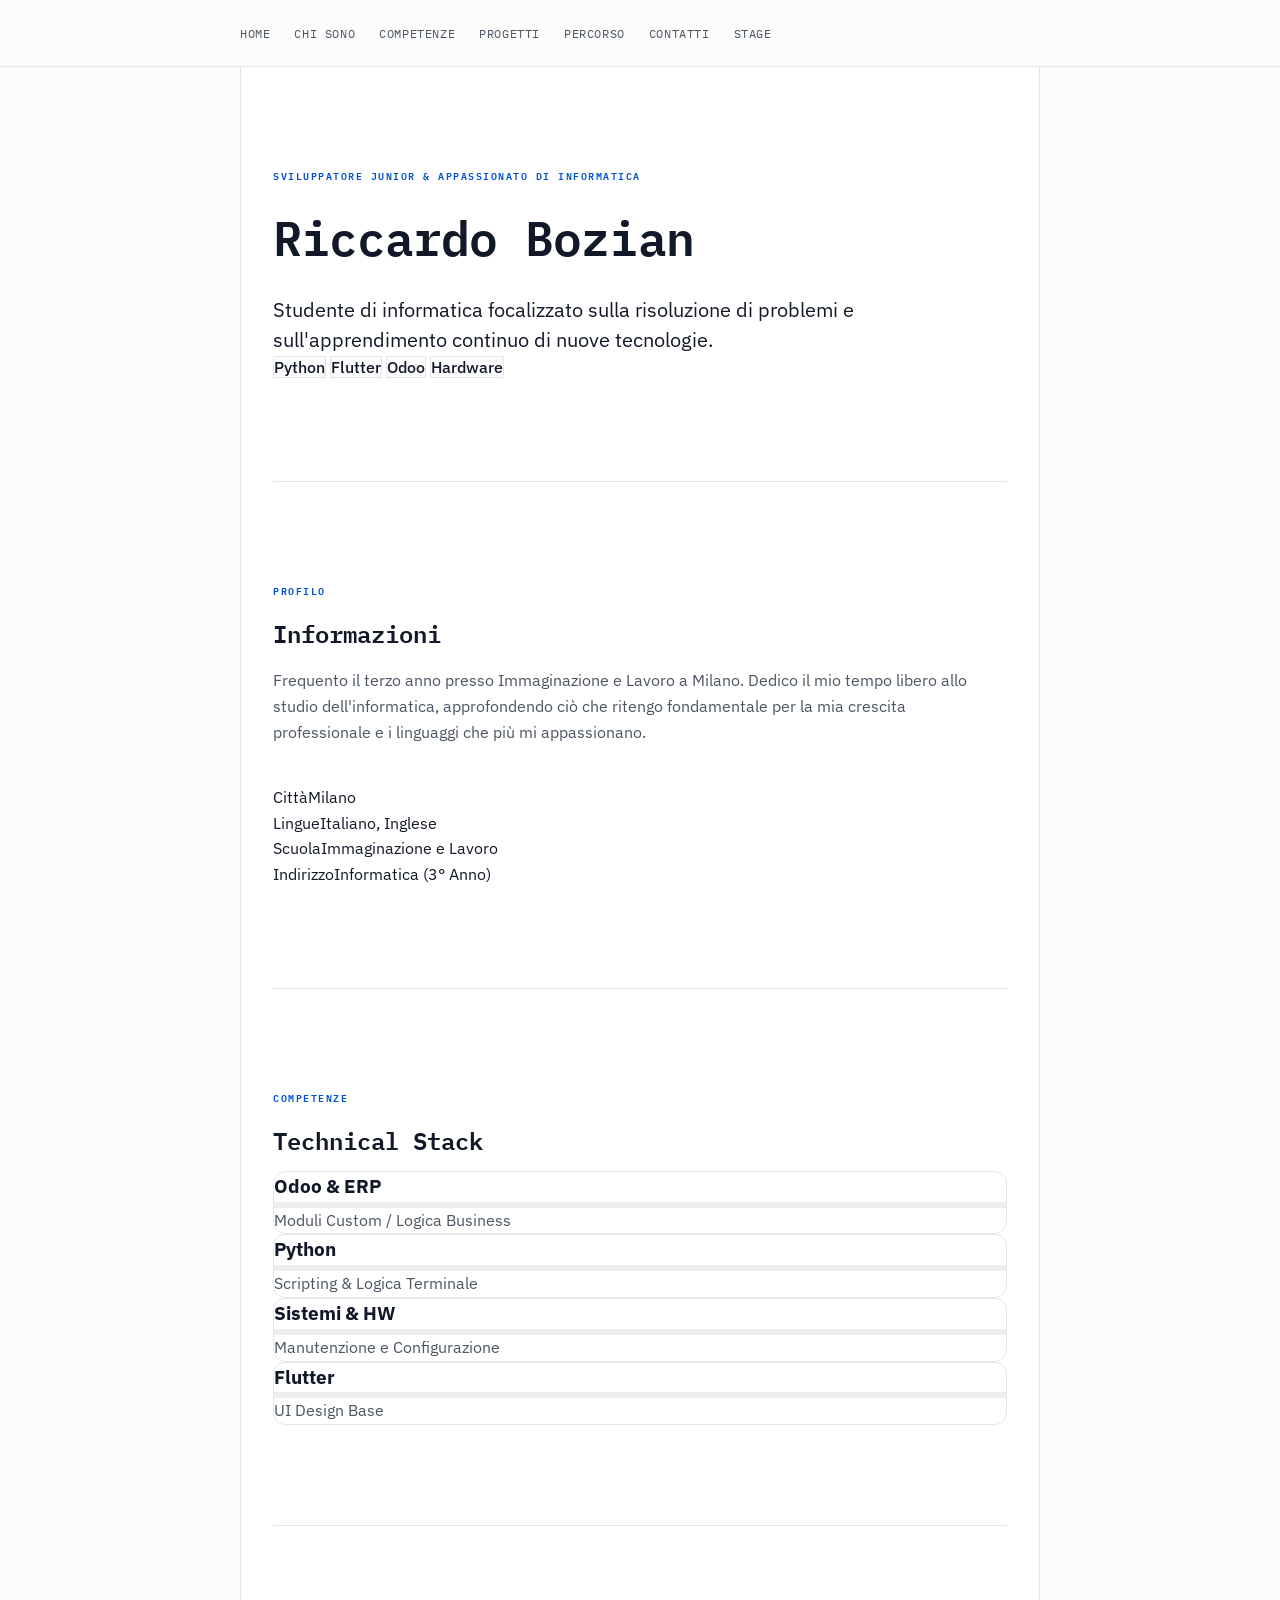
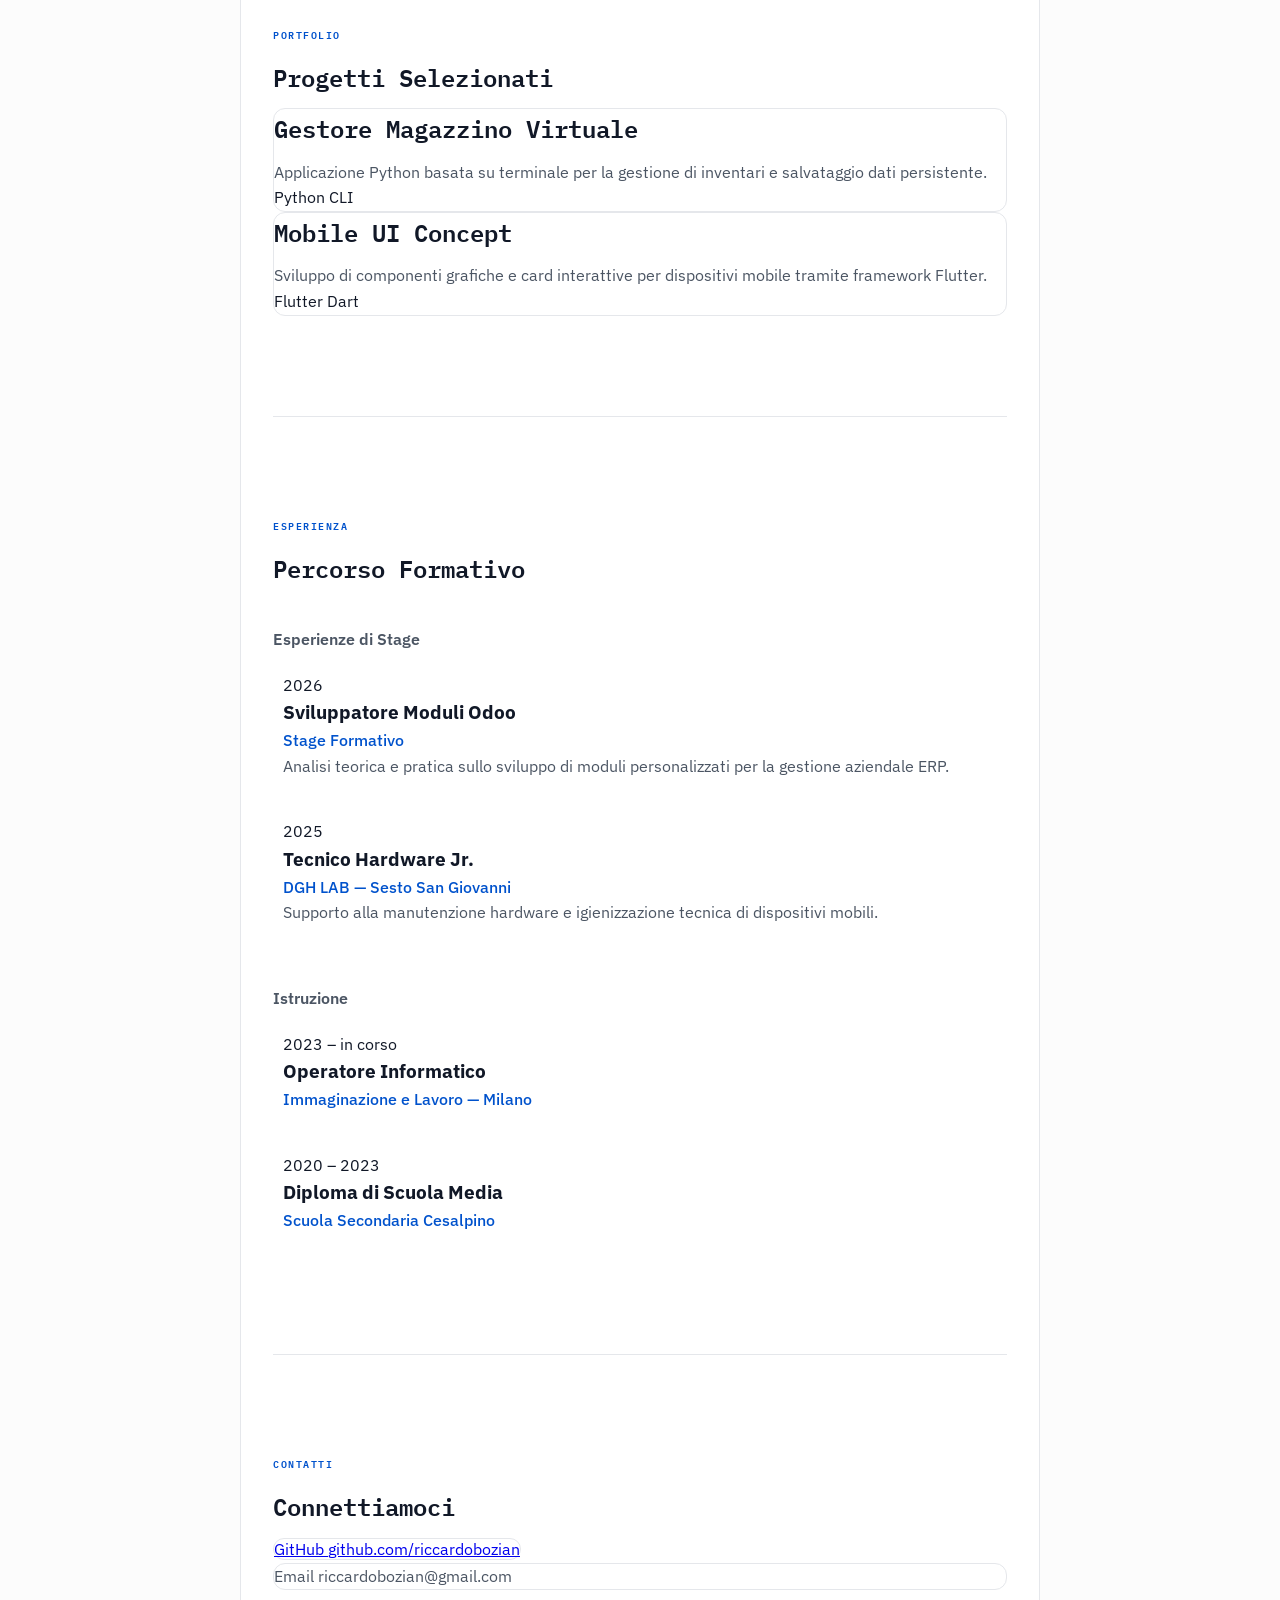
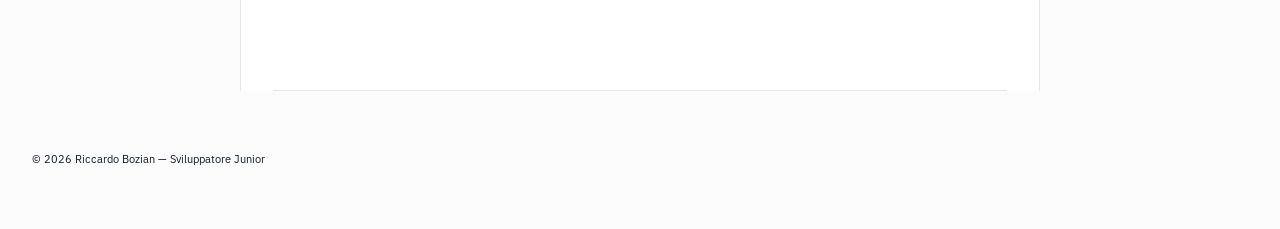
==== index.html @ bd36102a "Add files via upload" ====
<!DOCTYPE html>
<html lang="it">
<head>
  <meta charset="UTF-8" />
  <meta name="viewport" content="width=device-width, initial-scale=1.0"/>
  <title>Riccardo Bozian — Portfolio</title>
  <link rel="preconnect" href="https://fonts.googleapis.com">
  <link href="https://fonts.googleapis.com/css2?family=IBM+Plex+Sans:wght@300;400;500&family=IBM+Plex+Mono:wght@400;500&display=swap" rel="stylesheet">
  <link rel="stylesheet" href="style.css">
</head>

<body>

  <nav>
    <ul>
      <li><a href="#hero">Home</a></li>
      <li><a href="#chi-sono">Chi sono</a></li>
      <li><a href="#competenze">Competenze</a></li>
      <li><a href="#progetti">Progetti</a></li>
      <li><a href="#percorso">Percorso</a></li>
      <li><a href="#contatti">Contatti</a></li>
      <li><a href="./stage.html">Stage</a></li>
    </ul>
  </nav>

  <main>

    <section id="hero">
      <p class="etichetta">Sviluppatore Junior & Appassionato di Informatica</p>
      <h1>Riccardo Bozian</h1>
      <p class="sottotitolo">
        Studente di informatica focalizzato sulla risoluzione di problemi e sull'apprendimento continuo di nuove tecnologie.
      </p>
      <div class="tag-list">
        <span class="tag">Python</span>
        <span class="tag">Flutter</span>
        <span class="tag">Odoo</span>
        <span class="tag">Hardware</span>
      </div>
    </section>

    <section id="chi-sono">
      <p class="etichetta">Profilo</p>
      <h2>Informazioni</h2>
      <p style="margin-top: 16px;">
        Frequento il terzo anno presso Immaginazione e Lavoro a Milano. Dedico il mio tempo libero allo studio dell'informatica, approfondendo ciò che ritengo fondamentale per la mia crescita professionale e i linguaggi che più mi appassionano.
      </p>

      <div class="griglia-2col" style="margin-top: 40px;">
        <div>
          <div class="info-riga"><span>Città</span><span>Milano</span></div>
          <div class="info-riga"><span>Lingue</span><span>Italiano, Inglese</span></div>
        </div>
        <div>
          <div class="info-riga"><span>Scuola</span><span>Immaginazione e Lavoro</span></div>
          <div class="info-riga"><span>Indirizzo</span><span>Informatica (3° Anno)</span></div>
        </div>
      </div>
    </section>

    <section id="competenze">
      <p class="etichetta">Competenze</p>
      <h2>Technical Stack</h2>
      <div class="competenze-griglia">
        <div class="competenza-card">
          <h3>Odoo & ERP</h3>
          <div class="barra-contenitore"><div class="barra" style="width: 65%"></div></div>
          <p class="livello-label">Moduli Custom / Logica Business</p>
        </div>
        <div class="competenza-card">
          <h3>Python</h3>
          <div class="barra-contenitore"><div class="barra" style="width: 50%"></div></div>
          <p class="livello-label">Scripting & Logica Terminale</p>
        </div>
        <div class="competenza-card">
          <h3>Sistemi & HW</h3>
          <div class="barra-contenitore"><div class="barra" style="width: 60%"></div></div>
          <p class="livello-label">Manutenzione e Configurazione</p>
        </div>
        <div class="competenza-card">
          <h3>Flutter</h3>
          <div class="barra-contenitore"><div class="barra" style="width: 40%"></div></div>
          <p class="livello-label">UI Design Base</p>
        </div>
      </div>
    </section>

    <section id="progetti">
      <p class="etichetta">Portfolio</p>
      <h2>Progetti Selezionati</h2>
      <div class="progetti-lista">
        <div class="progetto-card">
          <div class="progetto-corpo">
            <h2>Gestore Magazzino Virtuale</h2>
            <p>Applicazione Python basata su terminale per la gestione di inventari e salvataggio dati persistente.</p>
            <div class="progetto-meta">
              <span class="badge">Python</span>
              <span class="badge">CLI</span>
            </div>
          </div>
        </div>
        <div class="progetto-card">
          <div class="progetto-corpo">
            <h2>Mobile UI Concept</h2>
            <p>Sviluppo di componenti grafiche e card interattive per dispositivi mobile tramite framework Flutter.</p>
            <div class="progetto-meta">
              <span class="badge">Flutter</span>
              <span class="badge">Dart</span>
            </div>
          </div>
        </div>
      </div>
    </section>

    <section id="percorso">
      <p class="etichetta">Esperienza</p>
      <h2>Percorso Formativo</h2>
      
      <div class="cv-blocco">
        <p class="cv-blocco-titolo">Esperienze di Stage</p>
        <div class="cv-riga">
          <span class="cv-periodo">2026</span>
          <div class="cv-contenuto">
            <h3>Sviluppatore Moduli Odoo</h3>
            <span class="cv-luogo">Stage Formativo</span>
            <p>Analisi teorica e pratica sullo sviluppo di moduli personalizzati per la gestione aziendale ERP.</p>
          </div>
        </div>
        <div class="cv-riga">
          <span class="cv-periodo">2025</span>
          <div class="cv-contenuto">
            <h3>Tecnico Hardware Jr.</h3>
            <span class="cv-luogo">DGH LAB — Sesto San Giovanni</span>
            <p>Supporto alla manutenzione hardware e igienizzazione tecnica di dispositivi mobili.</p>
          </div>
        </div>
      </div>

      <div class="cv-blocco">
        <p class="cv-blocco-titolo">Istruzione</p>
        <div class="cv-riga">
          <span class="cv-periodo">2023 – in corso</span>
          <div class="cv-contenuto">
            <h3>Operatore Informatico</h3>
            <span class="cv-luogo">Immaginazione e Lavoro — Milano</span>
          </div>
        </div>
        <div class="cv-riga">
          <span class="cv-periodo">2020 – 2023</span>
          <div class="cv-contenuto">
            <h3>Diploma di Scuola Media</h3>
            <span class="cv-luogo">Scuola Secondaria Cesalpino</span>
          </div>
        </div>
      </div>
    </section>

    <section id="contatti">
      <p class="etichetta">Contatti</p>
      <h2>Connettiamoci</h2>
      <div class="contatti-lista">
        <a href="https://github.com/riccardobozian" class="contatto-riga" target="_blank">
          <span class="contatto-icona">GitHub</span>
          <span>github.com/riccardobozian</span>
        </a>
        <p class="contatto-riga">
          <span class="contatto-icona">Email</span>
          <span>riccardobozian@gmail.com</span>
        </p>
      </div>
    </section>

  </main>

  <footer>
    © 2026 Riccardo Bozian — Sviluppatore Junior
  </footer>

</body>
</html>
---- style.css ----
/* =============================================
   VARIABILI — Ottimizzate per un look Premium
   ============================================= */
:root {
  --colore-sfondo:     #fcfcfc; /* Un bianco meno "sparato" */
  --colore-corpo:      #ffffff;
  --colore-testo:      #111827; /* Quasi nero, molto leggibile */
  --colore-testo-muto: #4b5563; /* Grigio medio per i paragrafi */
  --colore-accento:    #0052cc; /* Blu professionale */
  --colore-bordo:      #e5e7eb;
  --colore-card:       #ffffff;

  --font-titoli: 'IBM Plex Mono', monospace;
  --font-testo:  'IBM Plex Sans', sans-serif;

  --larghezza-max: 800px;
  --raggio:        12px; /* Angoli leggermente più morbidi */
}

/* =============================================
   RESET E BASE
   ============================================= */
*, *::before, *::after {
  box-sizing: border-box;
  margin: 0;
  padding: 0;
}

html {
  scroll-behavior: smooth;
}

body {
  background-color: var(--colore-sfondo);
  color: var(--colore-testo);
  font-family: var(--font-testo);
  font-size: 16px;
  line-height: 1.6;
}

/* =============================================
   NAVIGAZIONE
   ============================================= */
nav {
  position: sticky;
  top: 0;
  background-color: rgba(252, 252, 252, 0.8);
  backdrop-filter: blur(8px); /* Effetto vetro moderno */
  border-bottom: 1px solid var(--colore-bordo);
  z-index: 100;
  padding: 0 32px;
}

nav ul {
  list-style: none;
  display: flex;
  gap: 24px;
  max-width: var(--larghezza-max);
  margin: 0 auto;
  padding: 20px 0;
}

nav a {
  text-decoration: none;
  color: var(--colore-testo-muto);
  font-size: 12px;
  font-family: var(--font-titoli);
  text-transform: uppercase;
  letter-spacing: 0.05em;
  transition: all 0.3s ease;
}

nav a:hover {
  color: var(--colore-accento);
}

/* =============================================
   LAYOUT PRINCIPALE
   ============================================= */
main {
  max-width: var(--larghezza-max);
  margin: 0 auto;
  padding: 0 32px;
  background-color: var(--colore-corpo);
  border-left: 1px solid var(--colore-bordo);
  border-right: 1px solid var(--colore-bordo);
}

section {
  padding: 100px 0;
  border-bottom: 1px solid var(--colore-bordo);
}

/* =============================================
   TIPOGRAFIA
   ============================================= */
.etichetta {
  font-family: var(--font-titoli);
  font-size: 10px;
  font-weight: 600;
  letter-spacing: 0.15em;
  text-transform: uppercase;
  color: var(--colore-accento);
  margin-bottom: 16px;
}

h1 {
  font-family: var(--font-titoli);
  font-size: clamp(32px, 6vw, 48px);
  font-weight: 600;
  letter-spacing: -0.02em;
  margin-bottom: 20px;
}

h2 {
  font-family: var(--font-titoli);
  font-size: 24px;
  font-weight: 600;
  margin-bottom: 12px;
}

p {
  color: var(--colore-testo-muto);
  font-weight: 400;
}

/* =============================================
   SEZIONE HERO
   ============================================= */
#hero .sottotitolo {
  font-size: 20px;
  line-height: 1.5;
  color: var(--colore-testo);
}

.tag {
  background: var(--colore-sfondo);
  font-weight: 500;
  border: 1px solid var(--colore-bordo);
  transition: all 0.2s ease;
}

.tag:hover {
  border-color: var(--colore-accento);
  color: var(--colore-accento);
}

/* =============================================
   COMPETENZE & CARDS
   ============================================= */
.competenza-card, .progetto-card, .contatto-riga {
  background: var(--colore-card);
  border: 1px solid var(--colore-bordo);
  border-radius: var(--raggio);
  transition: transform 0.2s ease, box-shadow 0.2s ease;
}

.competenza-card:hover, .progetto-card:hover {
  transform: translateY(-4px);
  box-shadow: 0 12px 24px rgba(0,0,0,0.05);
  border-color: var(--colore-accento);
}

.barra-contenitore {
  background: #eee;
  height: 6px;
}

/* =============================================
   TIMELINE & CV
   ============================================= */
.cv-blocco-titolo {
  font-weight: 600;
  margin-top: 40px;
}

.cv-riga {
  transition: background 0.2s ease;
  padding: 20px 10px;
  border-radius: 8px;
}

.cv-riga:hover {
  background-color: var(--colore-sfondo);
}

.cv-luogo {
  font-weight: 500;
  color: var(--colore-accento);
}

/* =============================================
   FOOTER
   ============================================= */
footer {
  background: var(--colore-sfondo);
  padding: 60px 32px;
  font-size: 11px;
}

/* =============================================
   RESPONSIVE
   ============================================= */
@media (max-width: 600px) {
  nav ul { gap: 15px; }
  nav a { font-size: 10px; }
  main { border: none; padding: 0 20px; }
  section { padding: 60px 0; }
}
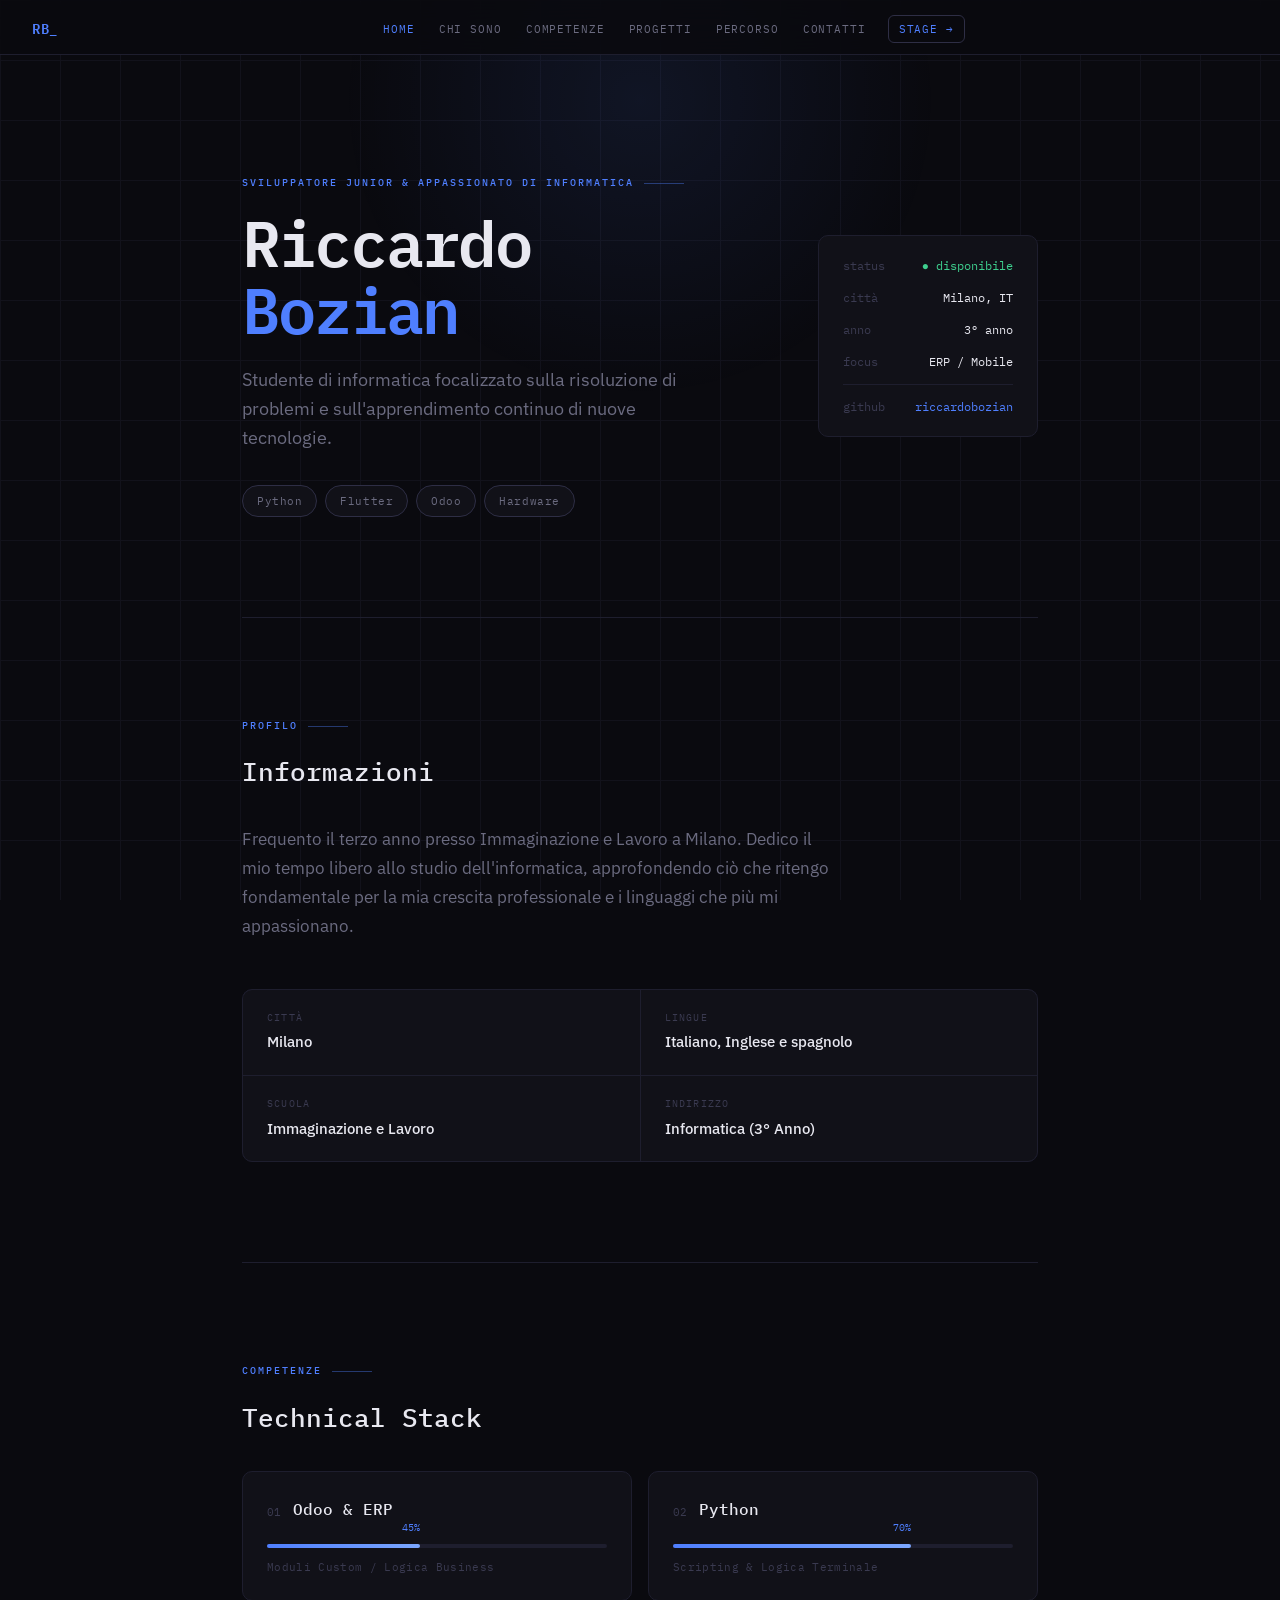
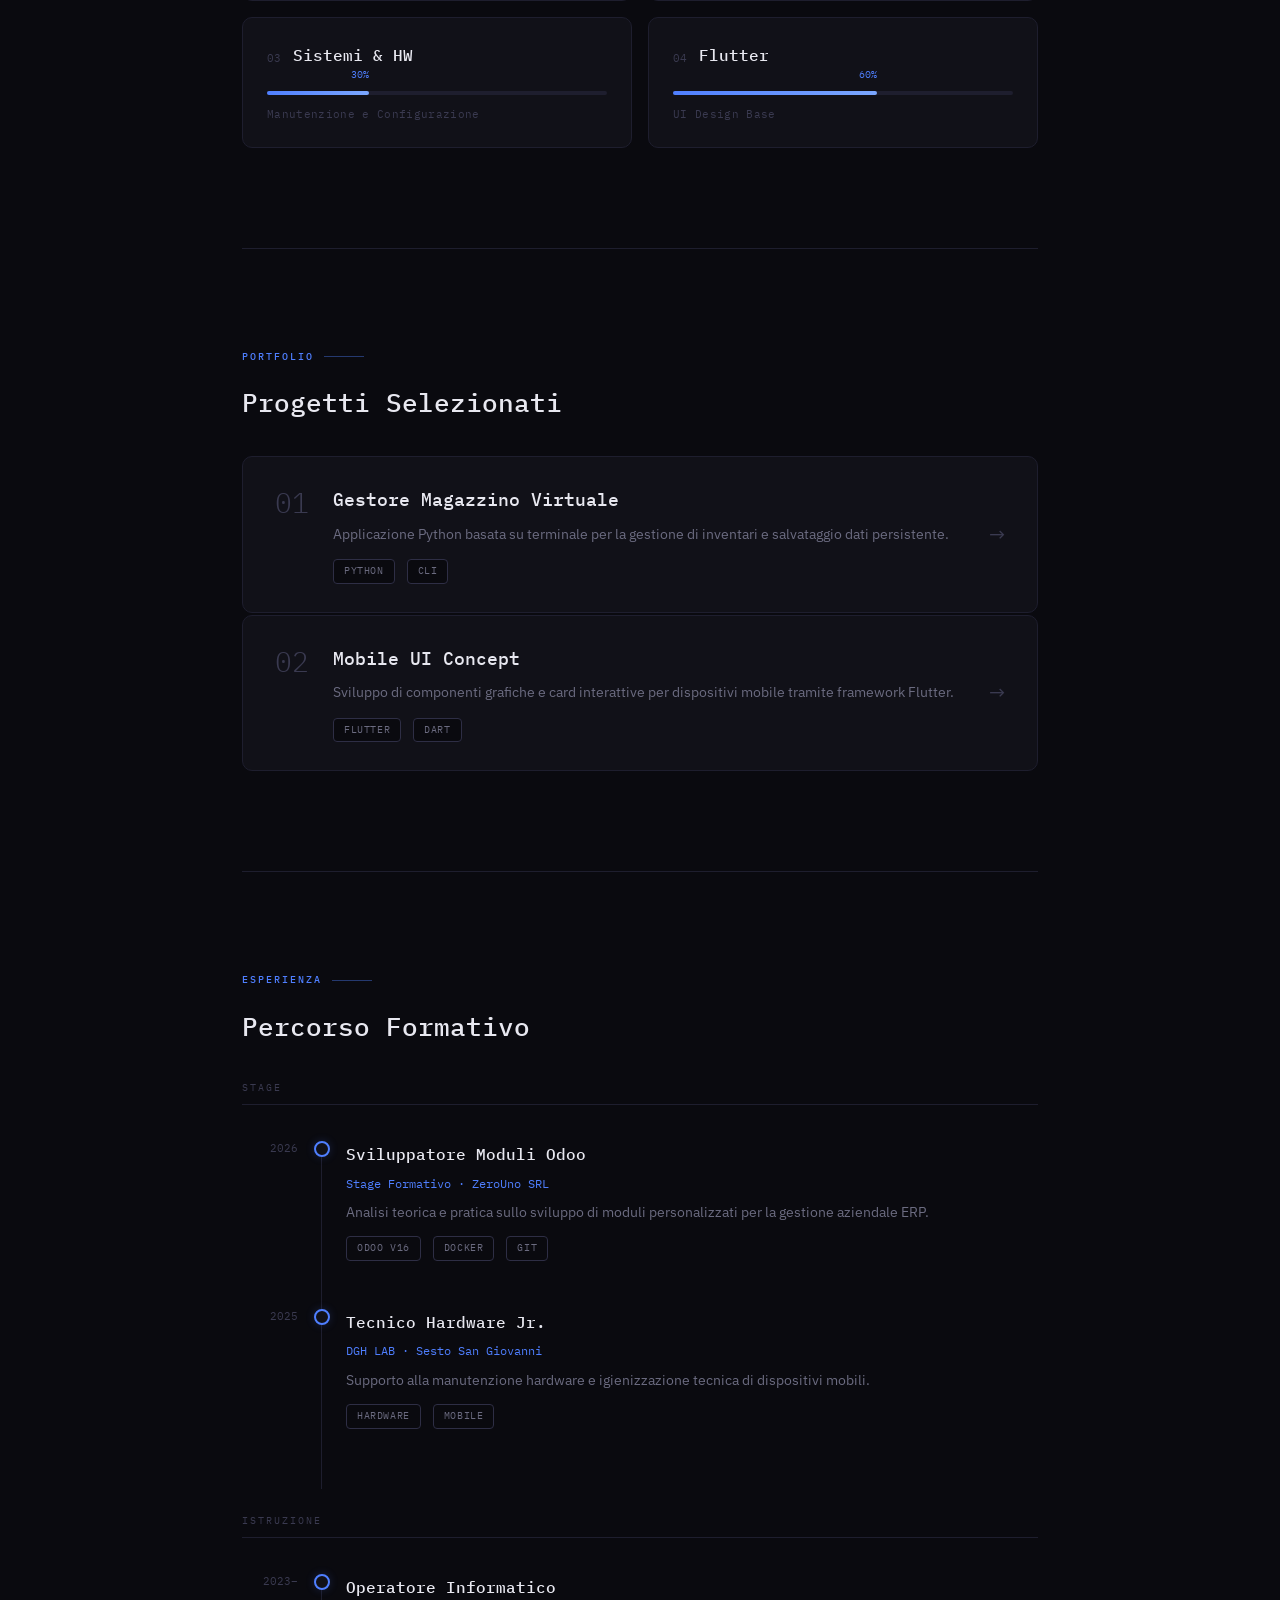
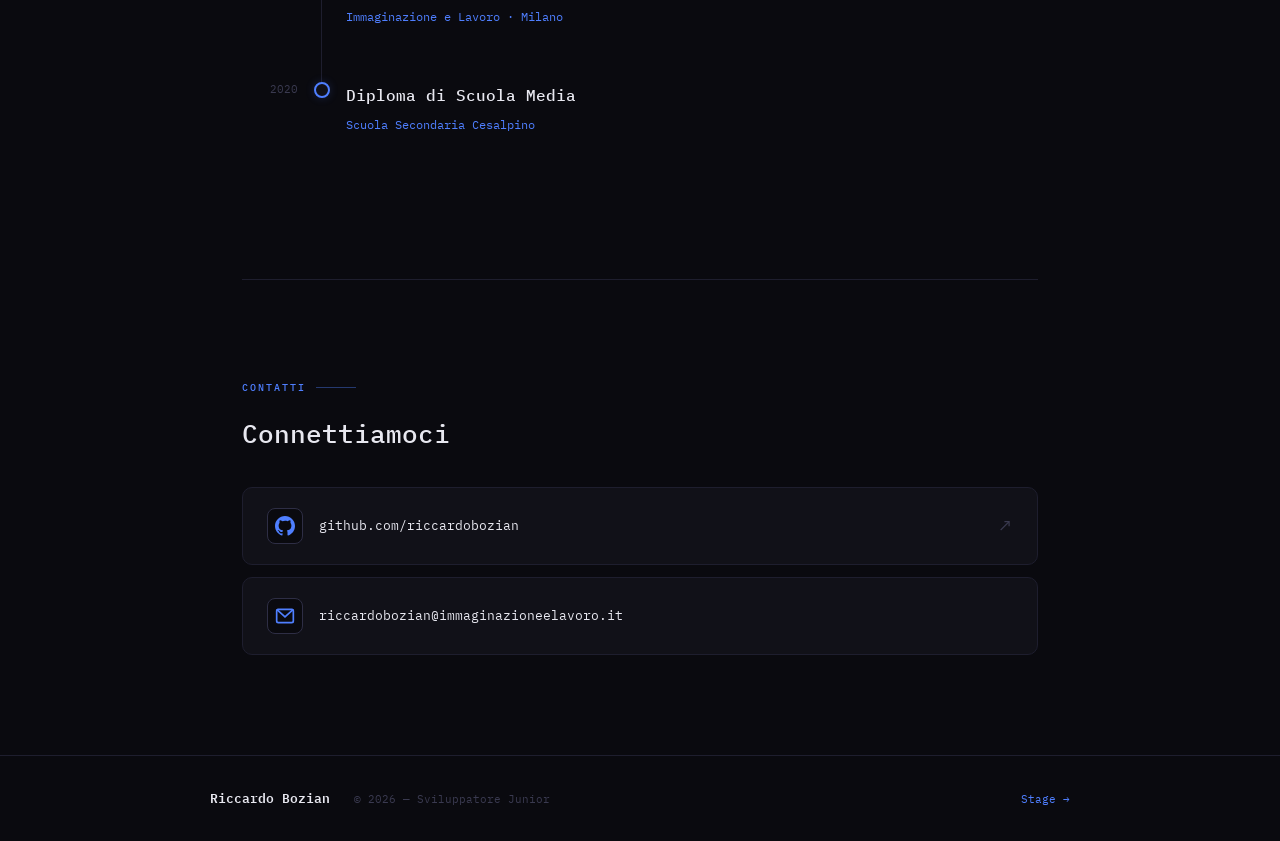
==== commit 6bf3af08: "Sito pozzi Changed sitopozzi" ====
--- a/index.html
+++ b/index.html
@@ -1,180 +1,301 @@
-<!DOCTYPE html>
-<html lang="it">
-<head>
-  <meta charset="UTF-8" />
-  <meta name="viewport" content="width=device-width, initial-scale=1.0"/>
-  <title>Riccardo Bozian — Portfolio</title>
-  <link rel="preconnect" href="https://fonts.googleapis.com">
-  <link href="https://fonts.googleapis.com/css2?family=IBM+Plex+Sans:wght@300;400;500&family=IBM+Plex+Mono:wght@400;500&display=swap" rel="stylesheet">
-  <link rel="stylesheet" href="style.css">
-</head>
-
-<body>
-
-  <nav>
-    <ul>
-      <li><a href="#hero">Home</a></li>
-      <li><a href="#chi-sono">Chi sono</a></li>
-      <li><a href="#competenze">Competenze</a></li>
-      <li><a href="#progetti">Progetti</a></li>
-      <li><a href="#percorso">Percorso</a></li>
-      <li><a href="#contatti">Contatti</a></li>
-      <li><a href="./stage.html">Stage</a></li>
-    </ul>
-  </nav>
-
-  <main>
-
-    <section id="hero">
-      <p class="etichetta">Sviluppatore Junior & Appassionato di Informatica</p>
-      <h1>Riccardo Bozian</h1>
-      <p class="sottotitolo">
-        Studente di informatica focalizzato sulla risoluzione di problemi e sull'apprendimento continuo di nuove tecnologie.
-      </p>
-      <div class="tag-list">
-        <span class="tag">Python</span>
-        <span class="tag">Flutter</span>
-        <span class="tag">Odoo</span>
-        <span class="tag">Hardware</span>
-      </div>
-    </section>
-
-    <section id="chi-sono">
-      <p class="etichetta">Profilo</p>
-      <h2>Informazioni</h2>
-      <p style="margin-top: 16px;">
-        Frequento il terzo anno presso Immaginazione e Lavoro a Milano. Dedico il mio tempo libero allo studio dell'informatica, approfondendo ciò che ritengo fondamentale per la mia crescita professionale e i linguaggi che più mi appassionano.
-      </p>
-
-      <div class="griglia-2col" style="margin-top: 40px;">
-        <div>
-          <div class="info-riga"><span>Città</span><span>Milano</span></div>
-          <div class="info-riga"><span>Lingue</span><span>Italiano, Inglese</span></div>
-        </div>
-        <div>
-          <div class="info-riga"><span>Scuola</span><span>Immaginazione e Lavoro</span></div>
-          <div class="info-riga"><span>Indirizzo</span><span>Informatica (3° Anno)</span></div>
-        </div>
-      </div>
-    </section>
-
-    <section id="competenze">
-      <p class="etichetta">Competenze</p>
-      <h2>Technical Stack</h2>
-      <div class="competenze-griglia">
-        <div class="competenza-card">
-          <h3>Odoo & ERP</h3>
-          <div class="barra-contenitore"><div class="barra" style="width: 65%"></div></div>
-          <p class="livello-label">Moduli Custom / Logica Business</p>
-        </div>
-        <div class="competenza-card">
-          <h3>Python</h3>
-          <div class="barra-contenitore"><div class="barra" style="width: 50%"></div></div>
-          <p class="livello-label">Scripting & Logica Terminale</p>
-        </div>
-        <div class="competenza-card">
-          <h3>Sistemi & HW</h3>
-          <div class="barra-contenitore"><div class="barra" style="width: 60%"></div></div>
-          <p class="livello-label">Manutenzione e Configurazione</p>
-        </div>
-        <div class="competenza-card">
-          <h3>Flutter</h3>
-          <div class="barra-contenitore"><div class="barra" style="width: 40%"></div></div>
-          <p class="livello-label">UI Design Base</p>
-        </div>
-      </div>
-    </section>
-
-    <section id="progetti">
-      <p class="etichetta">Portfolio</p>
-      <h2>Progetti Selezionati</h2>
-      <div class="progetti-lista">
-        <div class="progetto-card">
-          <div class="progetto-corpo">
-            <h2>Gestore Magazzino Virtuale</h2>
-            <p>Applicazione Python basata su terminale per la gestione di inventari e salvataggio dati persistente.</p>
-            <div class="progetto-meta">
-              <span class="badge">Python</span>
-              <span class="badge">CLI</span>
-            </div>
-          </div>
-        </div>
-        <div class="progetto-card">
-          <div class="progetto-corpo">
-            <h2>Mobile UI Concept</h2>
-            <p>Sviluppo di componenti grafiche e card interattive per dispositivi mobile tramite framework Flutter.</p>
-            <div class="progetto-meta">
-              <span class="badge">Flutter</span>
-              <span class="badge">Dart</span>
-            </div>
-          </div>
-        </div>
-      </div>
-    </section>
-
-    <section id="percorso">
-      <p class="etichetta">Esperienza</p>
-      <h2>Percorso Formativo</h2>
-      
-      <div class="cv-blocco">
-        <p class="cv-blocco-titolo">Esperienze di Stage</p>
-        <div class="cv-riga">
-          <span class="cv-periodo">2026</span>
-          <div class="cv-contenuto">
-            <h3>Sviluppatore Moduli Odoo</h3>
-            <span class="cv-luogo">Stage Formativo</span>
-            <p>Analisi teorica e pratica sullo sviluppo di moduli personalizzati per la gestione aziendale ERP.</p>
-          </div>
-        </div>
-        <div class="cv-riga">
-          <span class="cv-periodo">2025</span>
-          <div class="cv-contenuto">
-            <h3>Tecnico Hardware Jr.</h3>
-            <span class="cv-luogo">DGH LAB — Sesto San Giovanni</span>
-            <p>Supporto alla manutenzione hardware e igienizzazione tecnica di dispositivi mobili.</p>
-          </div>
-        </div>
-      </div>
-
-      <div class="cv-blocco">
-        <p class="cv-blocco-titolo">Istruzione</p>
-        <div class="cv-riga">
-          <span class="cv-periodo">2023 – in corso</span>
-          <div class="cv-contenuto">
-            <h3>Operatore Informatico</h3>
-            <span class="cv-luogo">Immaginazione e Lavoro — Milano</span>
-          </div>
-        </div>
-        <div class="cv-riga">
-          <span class="cv-periodo">2020 – 2023</span>
-          <div class="cv-contenuto">
-            <h3>Diploma di Scuola Media</h3>
-            <span class="cv-luogo">Scuola Secondaria Cesalpino</span>
-          </div>
-        </div>
-      </div>
-    </section>
-
-    <section id="contatti">
-      <p class="etichetta">Contatti</p>
-      <h2>Connettiamoci</h2>
-      <div class="contatti-lista">
-        <a href="https://github.com/riccardobozian" class="contatto-riga" target="_blank">
-          <span class="contatto-icona">GitHub</span>
-          <span>github.com/riccardobozian</span>
-        </a>
-        <p class="contatto-riga">
-          <span class="contatto-icona">Email</span>
-          <span>riccardobozian@gmail.com</span>
-        </p>
-      </div>
-    </section>
-
-  </main>
-
-  <footer>
-    © 2026 Riccardo Bozian — Sviluppatore Junior
-  </footer>
-
-</body>
-</html>+<!DOCTYPE html>
+<html lang="it">
+<head>
+  <meta charset="UTF-8" />
+  <meta name="viewport" content="width=device-width, initial-scale=1.0"/>
+  <title>Riccardo Bozian — Portfolio</title>
+  <link rel="preconnect" href="https://fonts.googleapis.com">
+  <link href="https://fonts.googleapis.com/css2?family=IBM+Plex+Mono:ital,wght@0,300;0,400;0,500;0,600;1,300&family=IBM+Plex+Sans:ital,wght@0,300;0,400;0,500;1,300&display=swap" rel="stylesheet">
+  <link rel="stylesheet" href="style.css">
+</head>
+
+<body>
+
+  <!-- Decorazione di sfondo -->
+  <div class="bg-grid"></div>
+  <div class="bg-glow"></div>
+
+  <nav>
+    <div class="nav-logo">RB<span class="cursor-blink">_</span></div>
+    <ul>
+      <li><a href="#hero">Home</a></li>
+      <li><a href="#chi-sono">Chi sono</a></li>
+      <li><a href="#competenze">Competenze</a></li>
+      <li><a href="#progetti">Progetti</a></li>
+      <li><a href="#percorso">Percorso</a></li>
+      <li><a href="#contatti">Contatti</a></li>
+      <li><a href="./stage.html" class="nav-stage-link">Stage →</a></li>
+    </ul>
+  </nav>
+
+  <main>
+
+    <!-- ====== HERO ====== -->
+    <section id="hero">
+      <div class="hero-inner">
+        <div class="hero-left">
+          <p class="etichetta anim-fade" style="--d:0">Sviluppatore Junior & Appassionato di Informatica</p>
+          <h1 class="anim-fade" style="--d:1">Riccardo<br><span class="nome-accento">Bozian</span></h1>
+          <p class="sottotitolo anim-fade" style="--d:2">
+            Studente di informatica focalizzato sulla risoluzione di problemi e sull'apprendimento continuo di nuove tecnologie.
+          </p>
+          <div class="tag-list anim-fade" style="--d:3">
+            <span class="tag">Python</span>
+            <span class="tag">Flutter</span>
+            <span class="tag">Odoo</span>
+            <span class="tag">Hardware</span>
+          </div>
+        </div>
+        <div class="hero-right anim-fade" style="--d:2">
+          <div class="hero-card">
+            <div class="hero-card-line"><span class="hc-key">status</span><span class="hc-val hc-green">● disponibile</span></div>
+            <div class="hero-card-line"><span class="hc-key">città</span><span class="hc-val">Milano, IT</span></div>
+            <div class="hero-card-line"><span class="hc-key">anno</span><span class="hc-val">3° anno</span></div>
+            <div class="hero-card-line"><span class="hc-key">focus</span><span class="hc-val">ERP / Mobile</span></div>
+            <div class="hero-card-divider"></div>
+            <div class="hero-card-line"><span class="hc-key">github</span><span class="hc-val hc-link">riccardobozian</span></div>
+          </div>
+        </div>
+      </div>
+    </section>
+
+    <!-- ====== CHI SONO ====== -->
+    <section id="chi-sono">
+      <p class="etichetta">Profilo</p>
+      <h2>Informazioni</h2>
+      <p class="sezione-intro">
+        Frequento il terzo anno presso Immaginazione e Lavoro a Milano. Dedico il mio tempo libero allo studio dell'informatica, approfondendo ciò che ritengo fondamentale per la mia crescita professionale e i linguaggi che più mi appassionano.
+      </p>
+
+      <div class="info-grid">
+        <div class="info-blocco">
+          <span class="info-chiave">Città</span>
+          <span class="info-val">Milano</span>
+        </div>
+        <div class="info-blocco">
+          <span class="info-chiave">Lingue</span>
+          <span class="info-val">Italiano, Inglese e spagnolo </span>
+        </div>
+        <div class="info-blocco">
+          <span class="info-chiave">Scuola</span>
+          <span class="info-val">Immaginazione e Lavoro</span>
+        </div>
+        <div class="info-blocco">
+          <span class="info-chiave">Indirizzo</span>
+          <span class="info-val">Informatica (3° Anno)</span>
+        </div>
+      </div>
+    </section>
+
+    <!-- ====== COMPETENZE ====== -->
+    <section id="competenze">
+      <p class="etichetta">Competenze</p>
+      <h2>Technical Stack</h2>
+      <div class="competenze-griglia">
+
+        <div class="competenza-card">
+          <div class="comp-header">
+            <span class="comp-numero">01</span>
+            <h3>Odoo & ERP</h3>
+          </div>
+          <div class="barra-contenitore">
+            <div class="barra" style="width: 45%">
+              <span class="barra-tooltip">45%</span>
+            </div>
+          </div>
+          <p class="livello-label">Moduli Custom / Logica Business</p>
+        </div>
+
+        <div class="competenza-card">
+          <div class="comp-header">
+            <span class="comp-numero">02</span>
+            <h3>Python</h3>
+          </div>
+          <div class="barra-contenitore">
+            <div class="barra" style="width: 70%">
+              <span class="barra-tooltip">70%</span>
+            </div>
+          </div>
+          <p class="livello-label">Scripting & Logica Terminale</p>
+        </div>
+
+        <div class="competenza-card">
+          <div class="comp-header">
+            <span class="comp-numero">03</span>
+            <h3>Sistemi & HW</h3>
+          </div>
+          <div class="barra-contenitore">
+            <div class="barra" style="width: 30%">
+              <span class="barra-tooltip">30%</span>
+            </div>
+          </div>
+          <p class="livello-label">Manutenzione e Configurazione</p>
+        </div>
+
+        <div class="competenza-card">
+          <div class="comp-header">
+            <span class="comp-numero">04</span>
+            <h3>Flutter</h3>
+          </div>
+          <div class="barra-contenitore">
+            <div class="barra" style="width: 60%">
+              <span class="barra-tooltip">60%</span>
+            </div>
+          </div>
+          <p class="livello-label">UI Design Base</p>
+        </div>
+
+      </div>
+    </section>
+
+    <!-- ====== PROGETTI ====== -->
+    <section id="progetti">
+      <p class="etichetta">Portfolio</p>
+      <h2>Progetti Selezionati</h2>
+      <div class="progetti-lista">
+
+        <div class="progetto-card">
+          <div class="progetto-numero">01</div>
+          <div class="progetto-corpo">
+            <h3>Gestore Magazzino Virtuale</h3>
+            <p>Applicazione Python basata su terminale per la gestione di inventari e salvataggio dati persistente.</p>
+            <div class="progetto-meta">
+              <span class="badge">Python</span>
+              <span class="badge">CLI</span>
+            </div>
+          </div>
+          <div class="progetto-arrow">→</div>
+        </div>
+
+        <div class="progetto-card">
+          <div class="progetto-numero">02</div>
+          <div class="progetto-corpo">
+            <h3>Mobile UI Concept</h3>
+            <p>Sviluppo di componenti grafiche e card interattive per dispositivi mobile tramite framework Flutter.</p>
+            <div class="progetto-meta">
+              <span class="badge">Flutter</span>
+              <span class="badge">Dart</span>
+            </div>
+          </div>
+          <div class="progetto-arrow">→</div>
+        </div>
+
+      </div>
+    </section>
+
+    <!-- ====== PERCORSO ====== -->
+    <section id="percorso">
+      <p class="etichetta">Esperienza</p>
+      <h2>Percorso Formativo</h2>
+
+      <div class="timeline">
+        <div class="tl-gruppo-label">Stage</div>
+
+        <div class="tl-voce">
+          <div class="tl-anno">2026</div>
+          <div class="tl-dot"></div>
+          <div class="tl-contenuto">
+            <h3>Sviluppatore Moduli Odoo</h3>
+            <span class="tl-luogo">Stage Formativo · ZeroUno SRL</span>
+            <p>Analisi teorica e pratica sullo sviluppo di moduli personalizzati per la gestione aziendale ERP.</p>
+            <div class="tl-tags">
+              <span class="badge">Odoo v16</span><span class="badge">Docker</span><span class="badge">Git</span>
+            </div>
+          </div>
+        </div>
+
+        <div class="tl-voce">
+          <div class="tl-anno">2025</div>
+          <div class="tl-dot"></div>
+          <div class="tl-contenuto">
+            <h3>Tecnico Hardware Jr.</h3>
+            <span class="tl-luogo">DGH LAB · Sesto San Giovanni</span>
+            <p>Supporto alla manutenzione hardware e igienizzazione tecnica di dispositivi mobili.</p>
+            <div class="tl-tags">
+              <span class="badge">Hardware</span><span class="badge">Mobile</span>
+            </div>
+          </div>
+        </div>
+
+        <div class="tl-gruppo-label" style="margin-top:48px">Istruzione</div>
+
+        <div class="tl-voce">
+          <div class="tl-anno">2023–</div>
+          <div class="tl-dot"></div>
+          <div class="tl-contenuto">
+            <h3>Operatore Informatico</h3>
+            <span class="tl-luogo">Immaginazione e Lavoro · Milano</span>
+          </div>
+        </div>
+
+        <div class="tl-voce">
+          <div class="tl-anno">2020</div>
+          <div class="tl-dot"></div>
+          <div class="tl-contenuto">
+            <h3>Diploma di Scuola Media</h3>
+            <span class="tl-luogo">Scuola Secondaria Cesalpino</span>
+          </div>
+        </div>
+      </div>
+    </section>
+
+    <!-- ====== CONTATTI ====== -->
+    <section id="contatti">
+      <p class="etichetta">Contatti</p>
+      <h2>Connettiamoci</h2>
+      <div class="contatti-lista">
+        <a href="https://github.com/riccardobozian" class="contatto-riga" target="_blank">
+          <span class="contatto-icona">
+            <svg width="20" height="20" viewBox="0 0 24 24" fill="currentColor"><path d="M12 0C5.37 0 0 5.37 0 12c0 5.3 3.44 9.8 8.21 11.39.6.11.82-.26.82-.58v-2.03c-3.34.73-4.04-1.61-4.04-1.61-.55-1.39-1.34-1.76-1.34-1.76-1.09-.74.08-.73.08-.73 1.21.09 1.84 1.24 1.84 1.24 1.07 1.84 2.81 1.31 3.5 1 .11-.78.42-1.31.76-1.61-2.67-.3-5.47-1.33-5.47-5.93 0-1.31.47-2.38 1.24-3.22-.13-.3-.54-1.52.12-3.17 0 0 1.01-.32 3.3 1.23a11.5 11.5 0 0 1 3-.4c1.02 0 2.04.14 3 .4 2.28-1.55 3.29-1.23 3.29-1.23.66 1.65.25 2.87.12 3.17.77.84 1.24 1.91 1.24 3.22 0 4.61-2.81 5.63-5.48 5.92.43.37.81 1.1.81 2.22v3.29c0 .32.22.7.83.58C20.57 21.8 24 17.3 24 12c0-6.63-5.37-12-12-12z"/></svg>
+          </span>
+          <span class="contatto-testo">github.com/riccardobozian</span>
+          <span class="contatto-arrow">↗</span>
+        </a>
+        <div class="contatto-riga">
+          <span class="contatto-icona">
+            <svg width="20" height="20" viewBox="0 0 24 24" fill="none" stroke="currentColor" stroke-width="2"><rect x="2" y="4" width="20" height="16" rx="2"/><polyline points="2,4 12,13 22,4"/></svg>
+          </span>
+          <span class="contatto-testo">riccardobozian@immaginazioneelavoro.it</span>
+        </div>
+      </div>
+    </section>
+
+  </main>
+
+  <footer>
+    <div class="footer-inner">
+      <span class="footer-nome">Riccardo Bozian</span>
+      <span class="footer-copy">© 2026 — Sviluppatore Junior</span>
+      <a href="./stage.html" class="footer-link">Stage →</a>
+    </div>
+  </footer>
+
+  <script>
+    // Scroll-based active nav
+    const sections = document.querySelectorAll('section[id]');
+    const navLinks = document.querySelectorAll('nav a');
+    window.addEventListener('scroll', () => {
+      let current = '';
+      sections.forEach(s => {
+        if (window.scrollY >= s.offsetTop - 120) current = s.getAttribute('id');
+      });
+      navLinks.forEach(a => {
+        a.classList.remove('attivo');
+        if (a.getAttribute('href') === `#${current}`) a.classList.add('attivo');
+      });
+    });
+
+    // Intersection observer per animazioni
+    const observer = new IntersectionObserver((entries) => {
+      entries.forEach(e => {
+        if (e.isIntersecting) e.target.classList.add('visible');
+      });
+    }, { threshold: 0.1 });
+
+    document.querySelectorAll('.competenza-card, .progetto-card, .tl-voce, .info-blocco').forEach(el => {
+      el.classList.add('fade-on-scroll');
+      observer.observe(el);
+    });
+  </script>
+</body>
+</html>
--- a/style.css
+++ b/style.css
@@ -1,209 +1,797 @@
-/* =============================================
-   VARIABILI — Ottimizzate per un look Premium
-   ============================================= */
-:root {
-  --colore-sfondo:     #fcfcfc; /* Un bianco meno "sparato" */
-  --colore-corpo:      #ffffff;
-  --colore-testo:      #111827; /* Quasi nero, molto leggibile */
-  --colore-testo-muto: #4b5563; /* Grigio medio per i paragrafi */
-  --colore-accento:    #0052cc; /* Blu professionale */
-  --colore-bordo:      #e5e7eb;
-  --colore-card:       #ffffff;
-
-  --font-titoli: 'IBM Plex Mono', monospace;
-  --font-testo:  'IBM Plex Sans', sans-serif;
-
-  --larghezza-max: 800px;
-  --raggio:        12px; /* Angoli leggermente più morbidi */
-}
-
-/* =============================================
-   RESET E BASE
-   ============================================= */
-*, *::before, *::after {
-  box-sizing: border-box;
-  margin: 0;
-  padding: 0;
-}
-
-html {
-  scroll-behavior: smooth;
-}
-
-body {
-  background-color: var(--colore-sfondo);
-  color: var(--colore-testo);
-  font-family: var(--font-testo);
-  font-size: 16px;
-  line-height: 1.6;
-}
-
-/* =============================================
-   NAVIGAZIONE
-   ============================================= */
-nav {
-  position: sticky;
-  top: 0;
-  background-color: rgba(252, 252, 252, 0.8);
-  backdrop-filter: blur(8px); /* Effetto vetro moderno */
-  border-bottom: 1px solid var(--colore-bordo);
-  z-index: 100;
-  padding: 0 32px;
-}
-
-nav ul {
-  list-style: none;
-  display: flex;
-  gap: 24px;
-  max-width: var(--larghezza-max);
-  margin: 0 auto;
-  padding: 20px 0;
-}
-
-nav a {
-  text-decoration: none;
-  color: var(--colore-testo-muto);
-  font-size: 12px;
-  font-family: var(--font-titoli);
-  text-transform: uppercase;
-  letter-spacing: 0.05em;
-  transition: all 0.3s ease;
-}
-
-nav a:hover {
-  color: var(--colore-accento);
-}
-
-/* =============================================
-   LAYOUT PRINCIPALE
-   ============================================= */
-main {
-  max-width: var(--larghezza-max);
-  margin: 0 auto;
-  padding: 0 32px;
-  background-color: var(--colore-corpo);
-  border-left: 1px solid var(--colore-bordo);
-  border-right: 1px solid var(--colore-bordo);
-}
-
-section {
-  padding: 100px 0;
-  border-bottom: 1px solid var(--colore-bordo);
-}
-
-/* =============================================
-   TIPOGRAFIA
-   ============================================= */
-.etichetta {
-  font-family: var(--font-titoli);
-  font-size: 10px;
-  font-weight: 600;
-  letter-spacing: 0.15em;
-  text-transform: uppercase;
-  color: var(--colore-accento);
-  margin-bottom: 16px;
-}
-
-h1 {
-  font-family: var(--font-titoli);
-  font-size: clamp(32px, 6vw, 48px);
-  font-weight: 600;
-  letter-spacing: -0.02em;
-  margin-bottom: 20px;
-}
-
-h2 {
-  font-family: var(--font-titoli);
-  font-size: 24px;
-  font-weight: 600;
-  margin-bottom: 12px;
-}
-
-p {
-  color: var(--colore-testo-muto);
-  font-weight: 400;
-}
-
-/* =============================================
-   SEZIONE HERO
-   ============================================= */
-#hero .sottotitolo {
-  font-size: 20px;
-  line-height: 1.5;
-  color: var(--colore-testo);
-}
-
-.tag {
-  background: var(--colore-sfondo);
-  font-weight: 500;
-  border: 1px solid var(--colore-bordo);
-  transition: all 0.2s ease;
-}
-
-.tag:hover {
-  border-color: var(--colore-accento);
-  color: var(--colore-accento);
-}
-
-/* =============================================
-   COMPETENZE & CARDS
-   ============================================= */
-.competenza-card, .progetto-card, .contatto-riga {
-  background: var(--colore-card);
-  border: 1px solid var(--colore-bordo);
-  border-radius: var(--raggio);
-  transition: transform 0.2s ease, box-shadow 0.2s ease;
-}
-
-.competenza-card:hover, .progetto-card:hover {
-  transform: translateY(-4px);
-  box-shadow: 0 12px 24px rgba(0,0,0,0.05);
-  border-color: var(--colore-accento);
-}
-
-.barra-contenitore {
-  background: #eee;
-  height: 6px;
-}
-
-/* =============================================
-   TIMELINE & CV
-   ============================================= */
-.cv-blocco-titolo {
-  font-weight: 600;
-  margin-top: 40px;
-}
-
-.cv-riga {
-  transition: background 0.2s ease;
-  padding: 20px 10px;
-  border-radius: 8px;
-}
-
-.cv-riga:hover {
-  background-color: var(--colore-sfondo);
-}
-
-.cv-luogo {
-  font-weight: 500;
-  color: var(--colore-accento);
-}
-
-/* =============================================
-   FOOTER
-   ============================================= */
-footer {
-  background: var(--colore-sfondo);
-  padding: 60px 32px;
-  font-size: 11px;
-}
-
-/* =============================================
-   RESPONSIVE
-   ============================================= */
-@media (max-width: 600px) {
-  nav ul { gap: 15px; }
-  nav a { font-size: 10px; }
-  main { border: none; padding: 0 20px; }
-  section { padding: 60px 0; }
-}+/*
+   VARIABILI
+ */
+:root {
+  --bg:          #0a0a0f;
+  --bg-card:     #111118;
+  --bg-hover:    #16161f;
+  --testo:       #e8e8f0;
+  --testo-muto:  #6b6b80;
+  --testo-dim:   #3a3a50;
+  --accento:     #4f7fff;
+  --accento-glow:#4f7fff33;
+  --verde:       #3ecf8e;
+  --bordo:       #1e1e2e;
+  --bordo-hover: #2e2e45;
+
+  --font-mono: 'IBM Plex Mono', monospace;
+  --font-sans: 'IBM Plex Sans', sans-serif;
+
+  --max-w: 860px;
+  --r: 10px;
+}
+
+/*
+   RESET
+*/
+*, *::before, *::after { box-sizing: border-box; margin: 0; padding: 0; }
+html { scroll-behavior: smooth; }
+
+body {
+  background: var(--bg);
+  color: var(--testo);
+  font-family: var(--font-sans);
+  font-size: 16px;
+  line-height: 1.65;
+  min-height: 100vh;
+  overflow-x: hidden;
+}
+
+/*
+   SFONDO DECORATIVO
+*/
+.bg-grid {
+  position: fixed;
+  inset: 0;
+  background-image:
+    linear-gradient(var(--bordo) 1px, transparent 1px),
+    linear-gradient(90deg, var(--bordo) 1px, transparent 1px);
+  background-size: 60px 60px;
+  opacity: 0.4;
+  pointer-events: none;
+  z-index: 0;
+}
+
+.bg-glow {
+  position: fixed;
+  top: -200px;
+  left: 50%;
+  transform: translateX(-50%);
+  width: 600px;
+  height: 600px;
+  background: radial-gradient(circle, #4f7fff18 0%, transparent 70%);
+  pointer-events: none;
+  z-index: 0;
+}
+
+/*
+   NAV
+*/
+nav {
+  position: sticky;
+  top: 0;
+  z-index: 100;
+  background: rgba(10, 10, 15, 0.85);
+  backdrop-filter: blur(16px);
+  border-bottom: 1px solid var(--bordo);
+  padding: 0 32px;
+  display: flex;
+  align-items: center;
+  gap: 32px;
+}
+
+.nav-logo {
+  font-family: var(--font-mono);
+  font-size: 14px;
+  font-weight: 600;
+  color: var(--accento);
+  letter-spacing: 0.05em;
+  white-space: nowrap;
+  flex-shrink: 0;
+}
+
+.cursor-blink {
+  animation: blink 1.1s step-end infinite;
+}
+@keyframes blink { 50% { opacity: 0; } }
+
+nav ul {
+  list-style: none;
+  display: flex;
+  gap: 4px;
+  max-width: var(--max-w);
+  margin: 0 auto;
+  padding: 14px 0;
+  flex-wrap: wrap;
+}
+
+nav a {
+  text-decoration: none;
+  color: var(--testo-muto);
+  font-size: 11px;
+  font-family: var(--font-mono);
+  text-transform: uppercase;
+  letter-spacing: 0.08em;
+  padding: 6px 10px;
+  border-radius: 6px;
+  transition: all 0.2s;
+}
+nav a:hover { color: var(--testo); background: var(--bg-hover); }
+nav a.attivo { color: var(--accento); }
+
+.nav-stage-link {
+  color: var(--accento) !important;
+  border: 1px solid var(--bordo-hover);
+  margin-left: 8px;
+}
+.nav-stage-link:hover {
+  background: var(--accento-glow) !important;
+  border-color: var(--accento) !important;
+}
+
+/*
+   MAIN
+*/
+main {
+  position: relative;
+  z-index: 1;
+  max-width: var(--max-w);
+  margin: 0 auto;
+  padding: 0 32px;
+}
+
+section {
+  padding: 100px 0;
+  border-bottom: 1px solid var(--bordo);
+}
+section:last-child { border-bottom: none; }
+
+/*
+   TIPOGRAFIA
+ */
+.etichetta {
+  font-family: var(--font-mono);
+  font-size: 10px;
+  font-weight: 500;
+  letter-spacing: 0.2em;
+  text-transform: uppercase;
+  color: var(--accento);
+  margin-bottom: 16px;
+  display: flex;
+  align-items: center;
+  gap: 10px;
+}
+.etichetta::after {
+  content: '';
+  display: block;
+  height: 1px;
+  width: 40px;
+  background: var(--accento);
+  opacity: 0.4;
+}
+
+h1 {
+  font-family: var(--font-mono);
+  font-size: clamp(40px, 7vw, 64px);
+  font-weight: 600;
+  letter-spacing: -0.03em;
+  line-height: 1.05;
+  margin-bottom: 24px;
+  color: var(--testo);
+}
+
+.nome-accento { color: var(--accento); }
+
+h2 {
+  font-family: var(--font-mono);
+  font-size: 26px;
+  font-weight: 500;
+  margin-bottom: 32px;
+  color: var(--testo);
+}
+
+h3 {
+  font-family: var(--font-mono);
+  font-size: 16px;
+  font-weight: 500;
+  color: var(--testo);
+  margin-bottom: 6px;
+}
+
+p { color: var(--testo-muto); }
+
+.sezione-intro {
+  font-size: 17px;
+  line-height: 1.7;
+  margin-bottom: 48px;
+  color: var(--testo-muto);
+  max-width: 600px;
+}
+
+/*
+   HERO
+  */
+#hero {
+  padding: 120px 0 100px;
+  border-bottom: 1px solid var(--bordo);
+}
+
+.hero-inner {
+  display: flex;
+  align-items: flex-start;
+  gap: 48px;
+}
+
+.hero-left { flex: 1; }
+
+.sottotitolo {
+  font-size: 18px;
+  line-height: 1.6;
+  color: var(--testo-muto);
+  margin-bottom: 32px;
+  max-width: 480px;
+}
+
+.tag-list {
+  display: flex;
+  flex-wrap: wrap;
+  gap: 8px;
+  margin-top: 32px;
+}
+
+.tag {
+  font-family: var(--font-mono);
+  font-size: 11px;
+  letter-spacing: 0.05em;
+  padding: 6px 14px;
+  border: 1px solid var(--bordo-hover);
+  border-radius: 100px;
+  color: var(--testo-muto);
+  background: var(--bg-card);
+  transition: all 0.2s;
+}
+.tag:hover {
+  border-color: var(--accento);
+  color: var(--accento);
+  background: var(--accento-glow);
+}
+
+/* Hero Card */
+.hero-right { flex-shrink: 0; }
+
+.hero-card {
+  background: var(--bg-card);
+  border: 1px solid var(--bordo);
+  border-radius: var(--r);
+  padding: 20px 24px;
+  min-width: 220px;
+  display: flex;
+  flex-direction: column;
+  gap: 12px;
+  margin-top: 60px;
+}
+
+.hero-card-line {
+  display: flex;
+  justify-content: space-between;
+  gap: 16px;
+  font-family: var(--font-mono);
+  font-size: 12px;
+}
+
+.hc-key { color: var(--testo-dim); }
+.hc-val { color: var(--testo); }
+.hc-green { color: var(--verde); }
+.hc-link { color: var(--accento); }
+.hero-card-divider { border-top: 1px solid var(--bordo); }
+
+/* Animazioni hero */
+.anim-fade {
+  opacity: 0;
+  transform: translateY(20px);
+  animation: fadeUp 0.6s ease forwards;
+  animation-delay: calc(var(--d, 0) * 0.12s);
+}
+@keyframes fadeUp {
+  to { opacity: 1; transform: translateY(0); }
+}
+
+/* 
+   CHI SONO — INFO GRID
+   */
+.info-grid {
+  display: grid;
+  grid-template-columns: 1fr 1fr;
+  gap: 1px;
+  background: var(--bordo);
+  border: 1px solid var(--bordo);
+  border-radius: var(--r);
+  overflow: hidden;
+}
+
+.info-blocco {
+  background: var(--bg-card);
+  padding: 20px 24px;
+  display: flex;
+  flex-direction: column;
+  gap: 4px;
+  transition: background 0.2s;
+}
+.info-blocco:hover { background: var(--bg-hover); }
+
+.info-chiave {
+  font-family: var(--font-mono);
+  font-size: 10px;
+  letter-spacing: 0.12em;
+  text-transform: uppercase;
+  color: var(--testo-dim);
+}
+.info-val {
+  font-size: 15px;
+  color: var(--testo);
+  font-weight: 500;
+}
+
+/* 
+   COMPETENZE
+*/
+.competenze-griglia {
+  display: grid;
+  grid-template-columns: 1fr 1fr;
+  gap: 16px;
+}
+
+.competenza-card {
+  background: var(--bg-card);
+  border: 1px solid var(--bordo);
+  border-radius: var(--r);
+  padding: 24px;
+  transition: border-color 0.2s, transform 0.2s, box-shadow 0.2s;
+}
+.competenza-card:hover {
+  border-color: var(--accento);
+  transform: translateY(-3px);
+  box-shadow: 0 8px 30px rgba(79, 127, 255, 0.1);
+}
+
+.comp-header {
+  display: flex;
+  align-items: center;
+  gap: 12px;
+  margin-bottom: 16px;
+}
+.comp-numero {
+  font-family: var(--font-mono);
+  font-size: 11px;
+  color: var(--testo-dim);
+}
+
+.barra-contenitore {
+  background: var(--bordo);
+  height: 4px;
+  border-radius: 2px;
+  margin-bottom: 10px;
+  position: relative;
+  overflow: visible;
+}
+
+.barra {
+  height: 100%;
+  background: linear-gradient(90deg, var(--accento), #7ba7ff);
+  border-radius: 2px;
+  position: relative;
+  transition: width 0.8s cubic-bezier(0.4,0,0.2,1);
+}
+
+.barra-tooltip {
+  position: absolute;
+  right: 0;
+  top: -24px;
+  font-family: var(--font-mono);
+  font-size: 10px;
+  color: var(--accento);
+  white-space: nowrap;
+}
+
+.livello-label {
+  font-family: var(--font-mono);
+  font-size: 11px;
+  color: var(--testo-dim);
+  letter-spacing: 0.03em;
+}
+
+/*
+   PROGETTI
+ */
+.progetti-lista {
+  display: flex;
+  flex-direction: column;
+  gap: 2px;
+}
+
+.progetto-card {
+  background: var(--bg-card);
+  border: 1px solid var(--bordo);
+  border-radius: var(--r);
+  padding: 28px 32px;
+  display: flex;
+  align-items: flex-start;
+  gap: 24px;
+  cursor: pointer;
+  transition: all 0.2s;
+  text-decoration: none;
+  color: inherit;
+}
+.progetto-card:hover {
+  border-color: var(--accento);
+  background: var(--bg-hover);
+  transform: translateX(4px);
+}
+
+.progetto-numero {
+  font-family: var(--font-mono);
+  font-size: 28px;
+  font-weight: 300;
+  color: var(--testo-dim);
+  line-height: 1;
+  flex-shrink: 0;
+  padding-top: 4px;
+}
+
+.progetto-corpo { flex: 1; }
+.progetto-corpo h3 { margin-bottom: 8px; font-size: 18px; }
+.progetto-corpo p { font-size: 14px; line-height: 1.6; margin-bottom: 14px; }
+
+.progetto-arrow {
+  font-size: 20px;
+  color: var(--testo-dim);
+  transition: all 0.2s;
+  flex-shrink: 0;
+  align-self: center;
+}
+.progetto-card:hover .progetto-arrow {
+  color: var(--accento);
+  transform: translate(4px, -4px);
+}
+
+.badge {
+  display: inline-block;
+  font-family: var(--font-mono);
+  font-size: 10px;
+  letter-spacing: 0.06em;
+  text-transform: uppercase;
+  padding: 3px 10px;
+  border: 1px solid var(--bordo-hover);
+  border-radius: 4px;
+  color: var(--testo-muto);
+  background: var(--bg);
+  margin-right: 6px;
+}
+
+.progetto-meta { display: flex; flex-wrap: wrap; gap: 6px; }
+
+/*
+   TIMELINE
+*/
+.timeline {
+  position: relative;
+  padding-left: 0;
+}
+
+.tl-gruppo-label {
+  font-family: var(--font-mono);
+  font-size: 10px;
+  letter-spacing: 0.2em;
+  text-transform: uppercase;
+  color: var(--testo-dim);
+  margin-bottom: 24px;
+  padding-bottom: 8px;
+  border-bottom: 1px solid var(--bordo);
+}
+
+.tl-voce {
+  display: grid;
+  grid-template-columns: 56px 16px 1fr;
+  gap: 0 16px;
+  margin-bottom: 0;
+  position: relative;
+}
+
+.tl-voce::before {
+  content: '';
+  position: absolute;
+  left: calc(56px + 16px + 8px - 1px);
+  top: 24px;
+  bottom: -24px;
+  width: 1px;
+  background: var(--bordo);
+}
+.tl-voce:last-child::before { display: none; }
+
+.tl-anno {
+  font-family: var(--font-mono);
+  font-size: 11px;
+  color: var(--testo-dim);
+  padding-top: 14px;
+  text-align: right;
+  line-height: 1;
+}
+
+.tl-dot {
+  width: 16px;
+  height: 16px;
+  border-radius: 50%;
+  background: var(--bg-card);
+  border: 2px solid var(--accento);
+  margin-top: 12px;
+  flex-shrink: 0;
+  z-index: 1;
+  box-shadow: 0 0 10px var(--accento-glow);
+}
+
+.tl-contenuto {
+  padding: 12px 0 36px;
+}
+
+.tl-luogo {
+  font-family: var(--font-mono);
+  font-size: 12px;
+  color: var(--accento);
+  display: block;
+  margin-bottom: 8px;
+}
+
+.tl-contenuto p {
+  font-size: 14px;
+  margin-bottom: 12px;
+}
+
+.tl-tags { display: flex; flex-wrap: wrap; gap: 6px; }
+
+/*
+   CONTATTI
+ */
+.contatti-lista {
+  display: flex;
+  flex-direction: column;
+  gap: 12px;
+}
+
+.contatto-riga {
+  display: flex;
+  align-items: center;
+  gap: 16px;
+  padding: 20px 24px;
+  background: var(--bg-card);
+  border: 1px solid var(--bordo);
+  border-radius: var(--r);
+  text-decoration: none;
+  color: var(--testo);
+  transition: all 0.2s;
+}
+.contatto-riga:hover {
+  border-color: var(--accento);
+  background: var(--bg-hover);
+}
+
+.contatto-icona {
+  width: 36px;
+  height: 36px;
+  border-radius: 8px;
+  background: var(--bg);
+  border: 1px solid var(--bordo-hover);
+  display: flex;
+  align-items: center;
+  justify-content: center;
+  color: var(--accento);
+  flex-shrink: 0;
+}
+
+.contatto-testo {
+  font-family: var(--font-mono);
+  font-size: 13px;
+  flex: 1;
+}
+
+.contatto-arrow {
+  font-size: 18px;
+  color: var(--testo-dim);
+  transition: all 0.2s;
+}
+.contatto-riga:hover .contatto-arrow {
+  color: var(--accento);
+  transform: translate(2px, -2px);
+}
+
+/* =============================================
+   FOOTER
+   ============================================= */
+footer {
+  position: relative;
+  z-index: 1;
+  border-top: 1px solid var(--bordo);
+  padding: 32px;
+}
+
+.footer-inner {
+  max-width: var(--max-w);
+  margin: 0 auto;
+  display: flex;
+  align-items: center;
+  gap: 24px;
+}
+
+.footer-nome {
+  font-family: var(--font-mono);
+  font-size: 13px;
+  font-weight: 600;
+  color: var(--testo);
+}
+
+.footer-copy {
+  font-family: var(--font-mono);
+  font-size: 11px;
+  color: var(--testo-dim);
+  flex: 1;
+}
+
+.footer-link {
+  font-family: var(--font-mono);
+  font-size: 11px;
+  color: var(--accento);
+  text-decoration: none;
+  transition: opacity 0.2s;
+}
+.footer-link:hover { opacity: 0.7; }
+
+/* =============================================
+   ANIMAZIONI SCROLL
+   ============================================= */
+.fade-on-scroll {
+  opacity: 0;
+  transform: translateY(16px);
+  transition: opacity 0.5s ease, transform 0.5s ease;
+}
+.fade-on-scroll.visible {
+  opacity: 1;
+  transform: translateY(0);
+}
+
+/* =============================================
+   PAGINA STAGE
+   ============================================= */
+.pagina-stage main { padding-top: 0; }
+
+#intro { padding-bottom: 80px; }
+#intro h1 { font-size: clamp(36px, 6vw, 56px); }
+#intro p { font-size: 17px; max-width: 560px; margin-top: 16px; }
+
+/* Sezione percorso spirituale */
+.percorso-container {
+  background: var(--bg-card) !important;
+  border: 1px solid var(--bordo) !important;
+  border-radius: var(--r) !important;
+}
+
+.percorso-container h3 {
+  margin-bottom: 12px;
+  margin-top: 0;
+}
+
+/* Stage cards */
+.numero-stage {
+  font-family: var(--font-mono);
+  font-size: 56px;
+  font-weight: 300;
+  color: var(--testo-dim);
+  line-height: 1;
+  margin-bottom: 16px;
+}
+
+.scheda-azienda {
+  background: var(--bg-card);
+  border: 1px solid var(--bordo);
+  border-radius: var(--r);
+  overflow: hidden;
+  transition: border-color 0.2s;
+}
+.scheda-azienda:hover { border-color: var(--accento); }
+
+.scheda-header {
+  padding: 24px 28px;
+  border-bottom: 1px solid var(--bordo);
+  display: flex;
+  align-items: center;
+  justify-content: space-between;
+  flex-wrap: wrap;
+  gap: 12px;
+}
+
+.scheda-header h2 { font-size: 20px; margin: 0; }
+
+.settore-badge {
+  font-family: var(--font-mono);
+  font-size: 10px;
+  letter-spacing: 0.08em;
+  text-transform: uppercase;
+  color: var(--accento);
+  background: var(--accento-glow);
+  border: 1px solid var(--accento);
+  border-radius: 4px;
+  padding: 4px 10px;
+}
+
+.scheda-corpo { padding: 8px 0; }
+
+.scheda-riga {
+  display: flex;
+  align-items: flex-start;
+  gap: 16px;
+  padding: 14px 28px;
+  border-bottom: 1px solid var(--bordo);
+  font-size: 14px;
+}
+.scheda-riga:last-child { border-bottom: none; }
+
+.scheda-label {
+  font-family: var(--font-mono);
+  font-size: 11px;
+  letter-spacing: 0.08em;
+  text-transform: uppercase;
+  color: var(--testo-dim);
+  min-width: 90px;
+  padding-top: 2px;
+}
+
+.scheda-valore { color: var(--testo); flex: 1; }
+
+.attivita-lista {
+  list-style: none;
+  display: flex;
+  flex-direction: column;
+  gap: 6px;
+  flex: 1;
+}
+
+.attivita-lista li {
+  color: var(--testo-muto);
+  font-size: 14px;
+  padding-left: 16px;
+  position: relative;
+}
+.attivita-lista li::before {
+  content: '›';
+  position: absolute;
+  left: 0;
+  color: var(--accento);
+}
+
+/* =============================================
+   RESPONSIVE
+   ============================================= */
+@media (max-width: 640px) {
+  nav { padding: 0 16px; gap: 16px; }
+  .nav-logo { display: none; }
+  nav ul { gap: 2px; padding: 12px 0; }
+  nav a { font-size: 9px; padding: 5px 7px; }
+
+  main { padding: 0 20px; }
+  section { padding: 64px 0; }
+
+  .hero-inner { flex-direction: column; gap: 32px; }
+  .hero-card { margin-top: 0; }
+  .competenze-griglia { grid-template-columns: 1fr; }
+  .info-grid { grid-template-columns: 1fr; }
+
+  h1 { font-size: 36px; }
+  h2 { font-size: 22px; }
+
+  .progetto-card { padding: 20px; }
+  .progetto-numero { font-size: 20px; }
+
+  .scheda-header { flex-direction: column; align-items: flex-start; }
+  .scheda-riga { flex-direction: column; gap: 6px; }
+  .scheda-label { min-width: auto; }
+
+  .footer-inner { flex-direction: column; gap: 8px; align-items: flex-start; }
+}
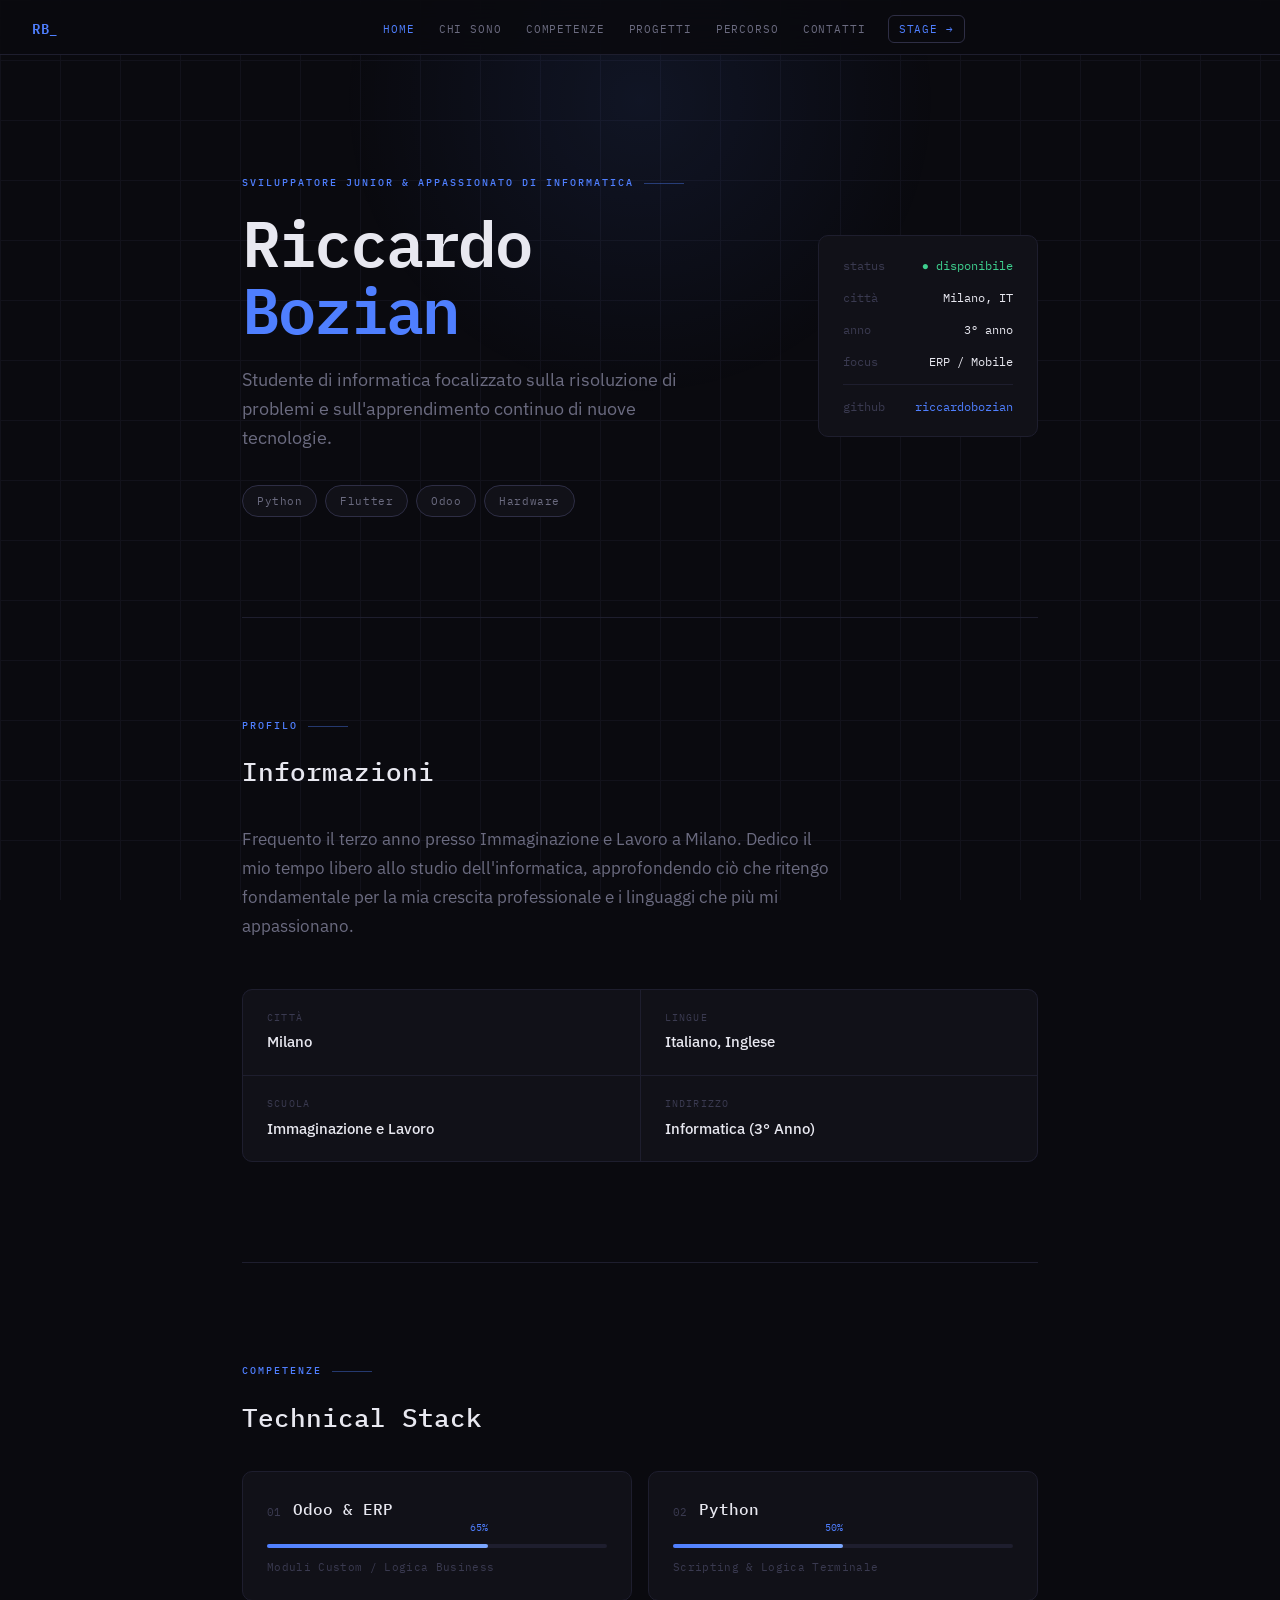
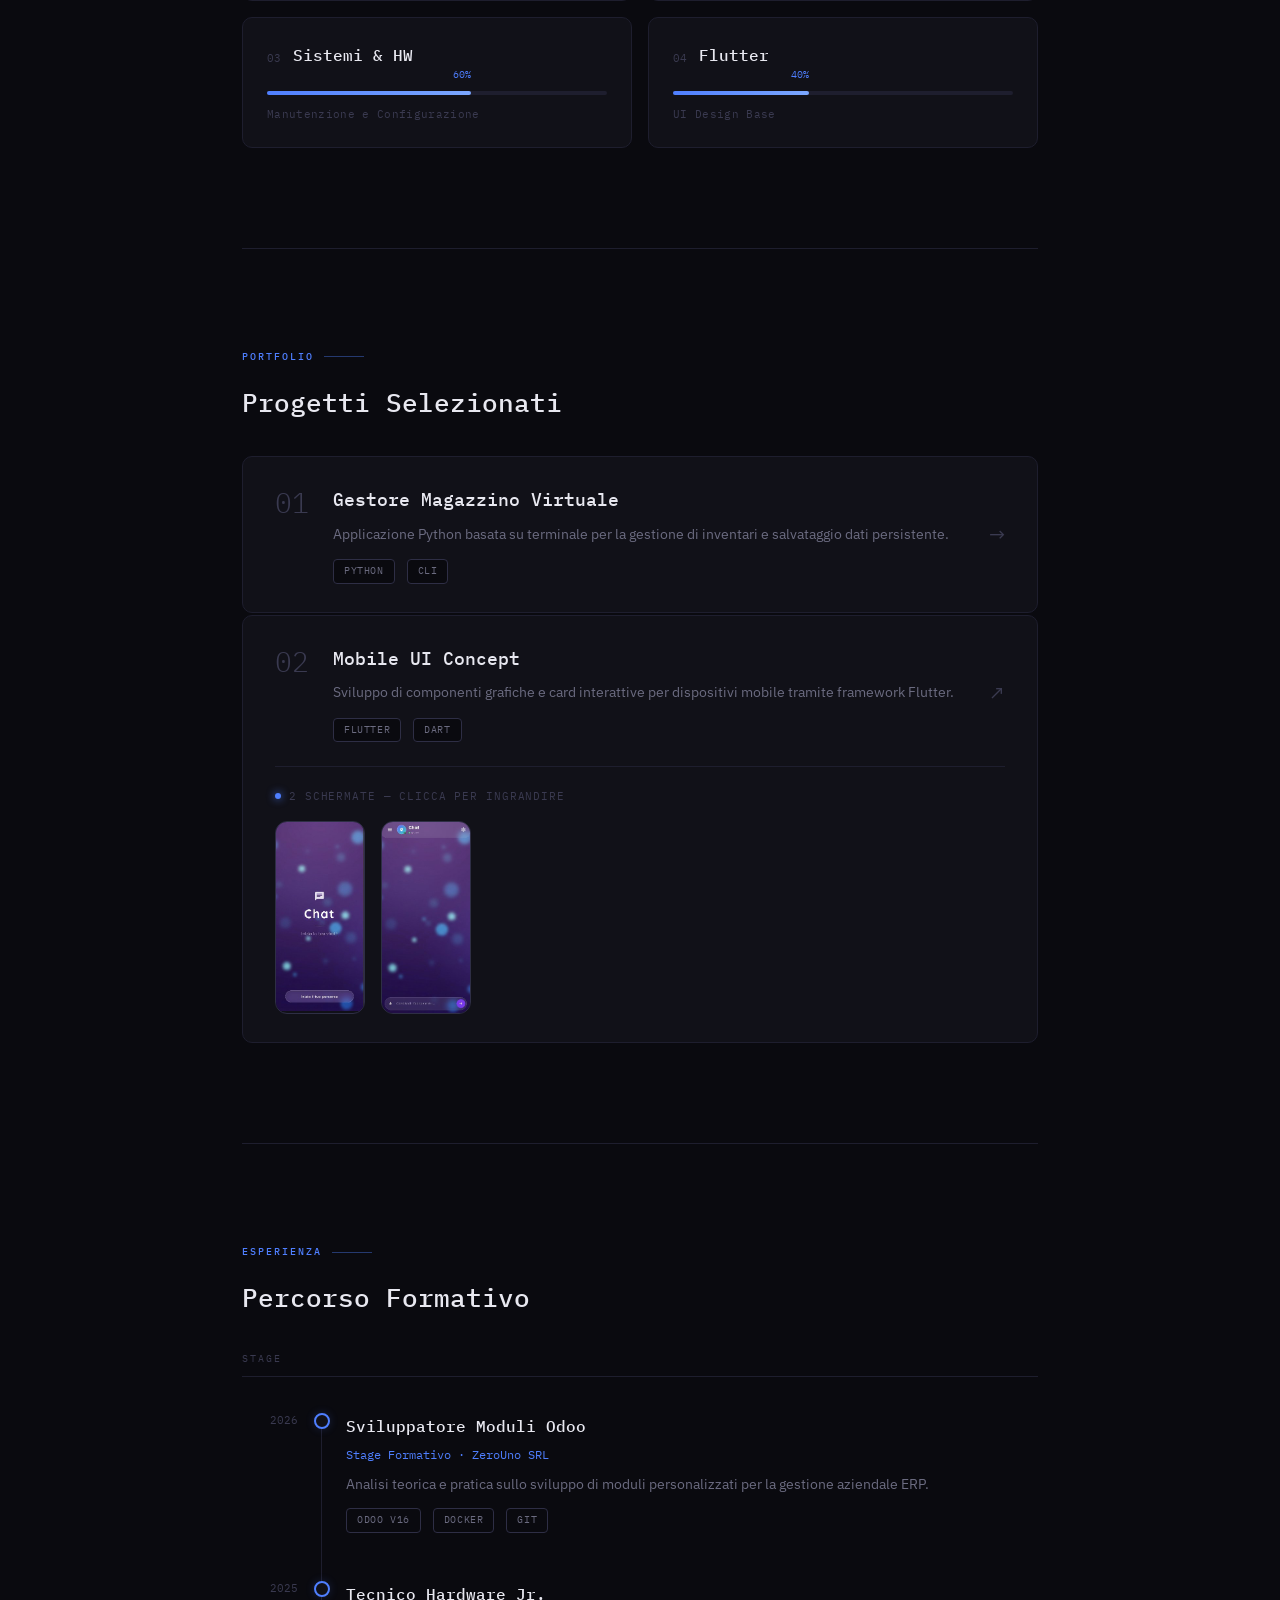
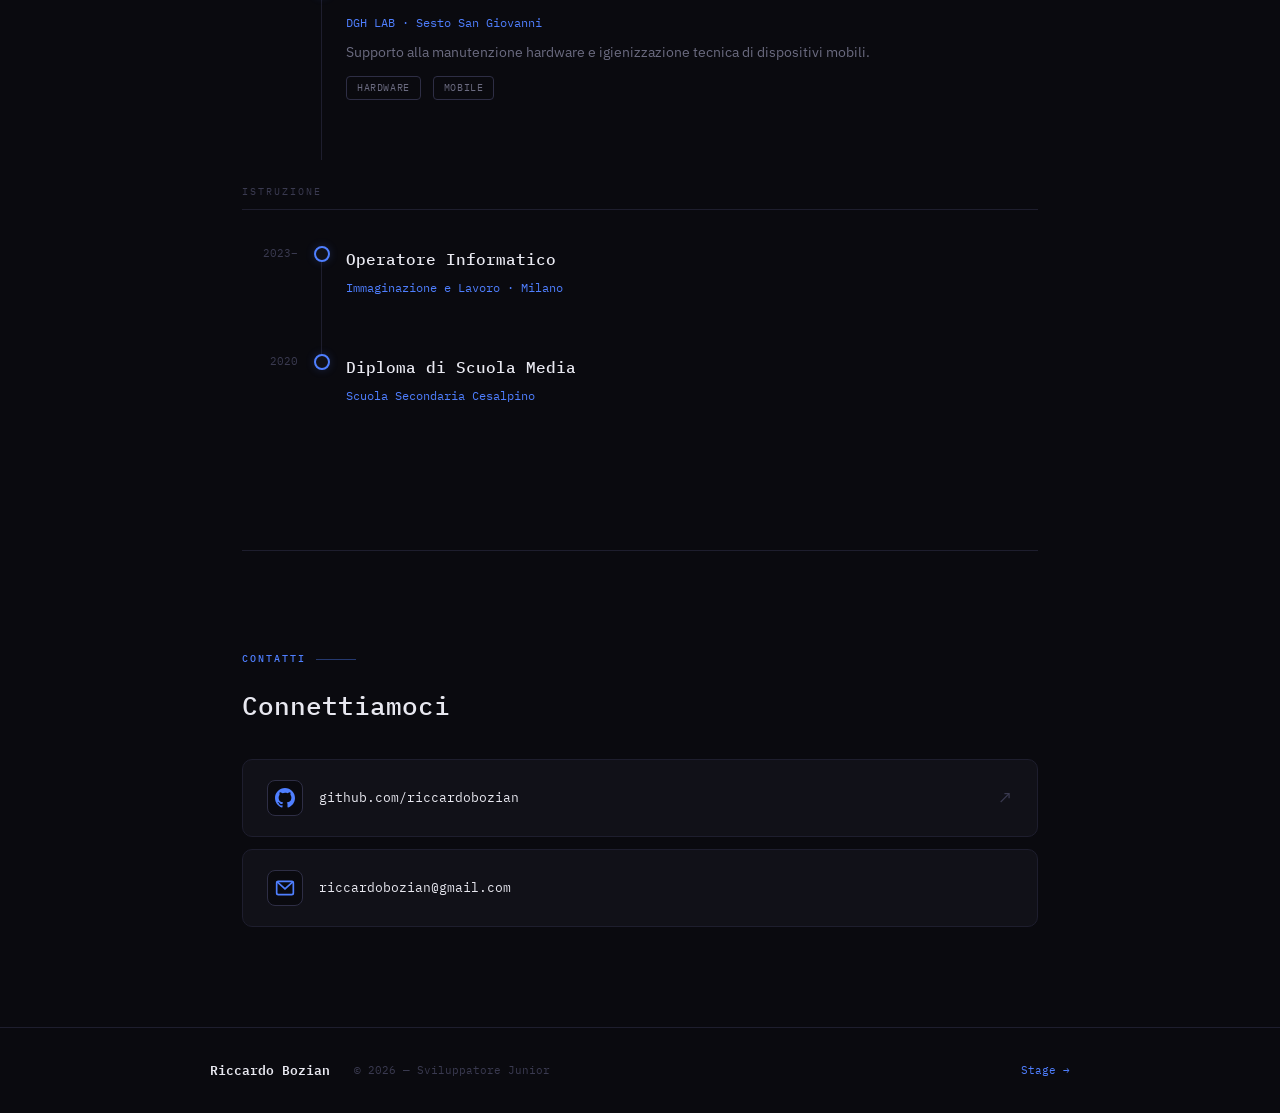
==== commit dfad2548: "m" ====
--- a/index.html
+++ b/index.html
@@ -74,7 +74,7 @@
         </div>
         <div class="info-blocco">
           <span class="info-chiave">Lingue</span>
-          <span class="info-val">Italiano, Inglese e spagnolo </span>
+          <span class="info-val">Italiano, Inglese</span>
         </div>
         <div class="info-blocco">
           <span class="info-chiave">Scuola</span>
@@ -99,8 +99,8 @@
             <h3>Odoo & ERP</h3>
           </div>
           <div class="barra-contenitore">
-            <div class="barra" style="width: 45%">
-              <span class="barra-tooltip">45%</span>
+            <div class="barra" style="width: 65%">
+              <span class="barra-tooltip">65%</span>
             </div>
           </div>
           <p class="livello-label">Moduli Custom / Logica Business</p>
@@ -112,8 +112,8 @@
             <h3>Python</h3>
           </div>
           <div class="barra-contenitore">
-            <div class="barra" style="width: 70%">
-              <span class="barra-tooltip">70%</span>
+            <div class="barra" style="width: 50%">
+              <span class="barra-tooltip">50%</span>
             </div>
           </div>
           <p class="livello-label">Scripting & Logica Terminale</p>
@@ -125,8 +125,8 @@
             <h3>Sistemi & HW</h3>
           </div>
           <div class="barra-contenitore">
-            <div class="barra" style="width: 30%">
-              <span class="barra-tooltip">30%</span>
+            <div class="barra" style="width: 60%">
+              <span class="barra-tooltip">60%</span>
             </div>
           </div>
           <p class="livello-label">Manutenzione e Configurazione</p>
@@ -138,8 +138,8 @@
             <h3>Flutter</h3>
           </div>
           <div class="barra-contenitore">
-            <div class="barra" style="width: 60%">
-              <span class="barra-tooltip">60%</span>
+            <div class="barra" style="width: 40%">
+              <span class="barra-tooltip">40%</span>
             </div>
           </div>
           <p class="livello-label">UI Design Base</p>
@@ -167,21 +167,58 @@
           <div class="progetto-arrow">→</div>
         </div>
 
-        <div class="progetto-card">
-          <div class="progetto-numero">02</div>
-          <div class="progetto-corpo">
-            <h3>Mobile UI Concept</h3>
-            <p>Sviluppo di componenti grafiche e card interattive per dispositivi mobile tramite framework Flutter.</p>
-            <div class="progetto-meta">
-              <span class="badge">Flutter</span>
-              <span class="badge">Dart</span>
-            </div>
-          </div>
-          <div class="progetto-arrow">→</div>
-        </div>
-
-      </div>
-    </section>
+        <!-- Card Flutter con galleria -->
+        <div class="progetto-card progetto-card--flutter" onclick="apriGalleria()" style="cursor:pointer; flex-direction: column; gap: 0;">
+          <div style="display:flex; align-items:flex-start; gap:24px; width:100%;">
+            <div class="progetto-numero">02</div>
+            <div class="progetto-corpo">
+              <h3>Mobile UI Concept</h3>
+              <p>Sviluppo di componenti grafiche e card interattive per dispositivi mobile tramite framework Flutter.</p>
+              <div class="progetto-meta" style="margin-bottom: 0;">
+                <span class="badge">Flutter</span>
+                <span class="badge">Dart</span>
+              </div>
+            </div>
+            <div class="progetto-arrow" style="align-self:center;">↗</div>
+          </div>
+
+          <!-- Anteprima schermate -->
+          <div class="flutter-preview">
+            <div class="flutter-preview-label">
+              <span class="preview-dot"></span>
+              2 schermate — clicca per ingrandire
+            </div>
+            <div class="flutter-thumbs">
+              <div class="flutter-thumb">
+                <img src="schermata_app_1.png" alt="Chat App — Schermata di benvenuto" loading="lazy">
+                <span class="thumb-overlay">Schermata 1</span>
+              </div>
+              <div class="flutter-thumb">
+                <img src="schermata_app_2.png" alt="Chat App — Schermata principale" loading="lazy">
+                <span class="thumb-overlay">Schermata 2</span>
+              </div>
+            </div>
+          </div>
+        </div>
+
+      </div>
+    </section>
+
+    <!-- ====== LIGHTBOX ====== -->
+    <div class="lightbox" id="lightbox" onclick="chiudiLightbox(event)">
+      <button class="lb-close" onclick="chiudiGalleria()">✕</button>
+      <button class="lb-nav lb-prev" onclick="cambiaFoto(-1, event)">‹</button>
+      <div class="lb-content">
+        <div class="lb-phone-frame">
+          <img id="lb-img" src="" alt="">
+        </div>
+        <div class="lb-info">
+          <span id="lb-label" class="lb-label"></span>
+          <span id="lb-counter" class="lb-counter"></span>
+        </div>
+      </div>
+      <button class="lb-nav lb-next" onclick="cambiaFoto(1, event)">›</button>
+    </div>
 
     <!-- ====== PERCORSO ====== -->
     <section id="percorso">
@@ -255,7 +292,7 @@
           <span class="contatto-icona">
             <svg width="20" height="20" viewBox="0 0 24 24" fill="none" stroke="currentColor" stroke-width="2"><rect x="2" y="4" width="20" height="16" rx="2"/><polyline points="2,4 12,13 22,4"/></svg>
           </span>
-          <span class="contatto-testo">riccardobozian@immaginazioneelavoro.it</span>
+          <span class="contatto-testo">riccardobozian@gmail.com</span>
         </div>
       </div>
     </section>
@@ -271,6 +308,55 @@
   </footer>
 
   <script>
+    // ---- GALLERIA FLUTTER ----
+    const foto = [
+      { src: 'schermata_app_1.png', label: 'Chat App — Schermata di benvenuto' },
+      { src: 'schermata_app_2.png', label: 'Chat App — Schermata principale' },
+    ];
+    let fotoCorrente = 0;
+
+    function apriGalleria(indice = 0) {
+      fotoCorrente = indice;
+      aggiornaLightbox();
+      document.getElementById('lightbox').classList.add('aperto');
+      document.body.style.overflow = 'hidden';
+    }
+
+    function chiudiGalleria() {
+      document.getElementById('lightbox').classList.remove('aperto');
+      document.body.style.overflow = '';
+    }
+
+    function chiudiLightbox(e) {
+      if (e.target === document.getElementById('lightbox')) chiudiGalleria();
+    }
+
+    function cambiaFoto(dir, e) {
+      e.stopPropagation();
+      fotoCorrente = (fotoCorrente + dir + foto.length) % foto.length;
+      aggiornaLightbox();
+    }
+
+    function aggiornaLightbox() {
+      const img = document.getElementById('lb-img');
+      img.style.opacity = '0';
+      setTimeout(() => {
+        img.src = foto[fotoCorrente].src;
+        img.onload = () => { img.style.opacity = '1'; };
+        document.getElementById('lb-label').textContent = foto[fotoCorrente].label;
+        document.getElementById('lb-counter').textContent = `${fotoCorrente + 1} / ${foto.length}`;
+      }, 150);
+    }
+
+    document.addEventListener('keydown', e => {
+      const lb = document.getElementById('lightbox');
+      if (!lb.classList.contains('aperto')) return;
+      if (e.key === 'ArrowRight') cambiaFoto(1, { stopPropagation: () => {} });
+      if (e.key === 'ArrowLeft')  cambiaFoto(-1, { stopPropagation: () => {} });
+      if (e.key === 'Escape') chiudiGalleria();
+    });
+
+    // ---- SCROLL NAV ----
     // Scroll-based active nav
     const sections = document.querySelectorAll('section[id]');
     const navLinks = document.querySelectorAll('nav a');
--- a/style.css
+++ b/style.css
@@ -1,6 +1,6 @@
-/*
+/* =============================================
    VARIABILI
- */
+   ============================================= */
 :root {
   --bg:          #0a0a0f;
   --bg-card:     #111118;
@@ -21,9 +21,9 @@
   --r: 10px;
 }
 
-/*
+/* =============================================
    RESET
-*/
+   ============================================= */
 *, *::before, *::after { box-sizing: border-box; margin: 0; padding: 0; }
 html { scroll-behavior: smooth; }
 
@@ -37,9 +37,9 @@
   overflow-x: hidden;
 }
 
-/*
+/* =============================================
    SFONDO DECORATIVO
-*/
+   ============================================= */
 .bg-grid {
   position: fixed;
   inset: 0;
@@ -64,9 +64,9 @@
   z-index: 0;
 }
 
-/*
+/* =============================================
    NAV
-*/
+   ============================================= */
 nav {
   position: sticky;
   top: 0;
@@ -129,9 +129,9 @@
   border-color: var(--accento) !important;
 }
 
-/*
+/* =============================================
    MAIN
-*/
+   ============================================= */
 main {
   position: relative;
   z-index: 1;
@@ -146,9 +146,9 @@
 }
 section:last-child { border-bottom: none; }
 
-/*
+/* =============================================
    TIPOGRAFIA
- */
+   ============================================= */
 .etichetta {
   font-family: var(--font-mono);
   font-size: 10px;
@@ -208,9 +208,9 @@
   max-width: 600px;
 }
 
-/*
+/* =============================================
    HERO
-  */
+   ============================================= */
 #hero {
   padding: 120px 0 100px;
   border-bottom: 1px solid var(--bordo);
@@ -296,9 +296,9 @@
   to { opacity: 1; transform: translateY(0); }
 }
 
-/* 
+/* =============================================
    CHI SONO — INFO GRID
-   */
+   ============================================= */
 .info-grid {
   display: grid;
   grid-template-columns: 1fr 1fr;
@@ -332,9 +332,9 @@
   font-weight: 500;
 }
 
-/* 
+/* =============================================
    COMPETENZE
-*/
+   ============================================= */
 .competenze-griglia {
   display: grid;
   grid-template-columns: 1fr 1fr;
@@ -400,9 +400,9 @@
   letter-spacing: 0.03em;
 }
 
-/*
+/* =============================================
    PROGETTI
- */
+   ============================================= */
 .progetti-lista {
   display: flex;
   flex-direction: column;
@@ -470,9 +470,9 @@
 
 .progetto-meta { display: flex; flex-wrap: wrap; gap: 6px; }
 
-/*
+/* =============================================
    TIMELINE
-*/
+   ============================================= */
 .timeline {
   position: relative;
   padding-left: 0;
@@ -548,9 +548,9 @@
 
 .tl-tags { display: flex; flex-wrap: wrap; gap: 6px; }
 
-/*
+/* =============================================
    CONTATTI
- */
+   ============================================= */
 .contatti-lista {
   display: flex;
   flex-direction: column;
@@ -658,6 +658,214 @@
 }
 
 /* =============================================
+   GALLERIA FLUTTER
+   ============================================= */
+.progetto-card--flutter {
+  align-items: stretch !important;
+}
+
+.flutter-preview {
+  margin-top: 24px;
+  padding-top: 20px;
+  border-top: 1px solid var(--bordo);
+  width: 100%;
+}
+
+.flutter-preview-label {
+  font-family: var(--font-mono);
+  font-size: 11px;
+  color: var(--testo-dim);
+  letter-spacing: 0.08em;
+  text-transform: uppercase;
+  margin-bottom: 16px;
+  display: flex;
+  align-items: center;
+  gap: 8px;
+}
+
+.preview-dot {
+  width: 6px;
+  height: 6px;
+  border-radius: 50%;
+  background: var(--accento);
+  box-shadow: 0 0 8px var(--accento);
+  animation: pulse 2s ease infinite;
+}
+@keyframes pulse {
+  0%, 100% { opacity: 1; }
+  50% { opacity: 0.4; }
+}
+
+.flutter-thumbs {
+  display: flex;
+  gap: 16px;
+}
+
+.flutter-thumb {
+  position: relative;
+  width: 90px;
+  border-radius: 12px;
+  overflow: hidden;
+  border: 1px solid var(--bordo-hover);
+  cursor: pointer;
+  transition: transform 0.2s, border-color 0.2s, box-shadow 0.2s;
+  flex-shrink: 0;
+}
+.flutter-thumb:hover {
+  transform: translateY(-4px) scale(1.02);
+  border-color: var(--accento);
+  box-shadow: 0 8px 24px rgba(79,127,255,0.2);
+}
+
+.flutter-thumb img {
+  display: block;
+  width: 100%;
+  height: auto;
+  object-fit: cover;
+}
+
+.thumb-overlay {
+  position: absolute;
+  bottom: 0;
+  left: 0; right: 0;
+  background: linear-gradient(transparent, rgba(0,0,0,0.7));
+  font-family: var(--font-mono);
+  font-size: 9px;
+  color: rgba(255,255,255,0.7);
+  text-align: center;
+  padding: 12px 4px 6px;
+  letter-spacing: 0.04em;
+  opacity: 0;
+  transition: opacity 0.2s;
+}
+.flutter-thumb:hover .thumb-overlay { opacity: 1; }
+
+/* =============================================
+   LIGHTBOX
+   ============================================= */
+.lightbox {
+  position: fixed;
+  inset: 0;
+  background: rgba(0, 0, 0, 0.92);
+  backdrop-filter: blur(20px);
+  z-index: 999;
+  display: flex;
+  align-items: center;
+  justify-content: center;
+  gap: 32px;
+  opacity: 0;
+  pointer-events: none;
+  transition: opacity 0.25s ease;
+}
+.lightbox.aperto {
+  opacity: 1;
+  pointer-events: all;
+}
+
+.lb-close {
+  position: absolute;
+  top: 24px;
+  right: 28px;
+  background: var(--bg-card);
+  border: 1px solid var(--bordo-hover);
+  color: var(--testo-muto);
+  width: 40px;
+  height: 40px;
+  border-radius: 50%;
+  font-size: 16px;
+  cursor: pointer;
+  transition: all 0.2s;
+  display: flex;
+  align-items: center;
+  justify-content: center;
+}
+.lb-close:hover { border-color: var(--accento); color: var(--testo); }
+
+.lb-nav {
+  background: var(--bg-card);
+  border: 1px solid var(--bordo-hover);
+  color: var(--testo);
+  width: 48px;
+  height: 48px;
+  border-radius: 50%;
+  font-size: 28px;
+  cursor: pointer;
+  transition: all 0.2s;
+  display: flex;
+  align-items: center;
+  justify-content: center;
+  flex-shrink: 0;
+  line-height: 1;
+}
+.lb-nav:hover { border-color: var(--accento); color: var(--accento); }
+
+.lb-content {
+  display: flex;
+  flex-direction: column;
+  align-items: center;
+  gap: 20px;
+}
+
+/* Cornice telefono */
+.lb-phone-frame {
+  position: relative;
+  width: 240px;
+  background: #111;
+  border-radius: 36px;
+  border: 6px solid #2a2a3a;
+  box-shadow:
+    0 0 0 1px #1a1a2a,
+    0 40px 80px rgba(0,0,0,0.6),
+    inset 0 0 0 1px rgba(255,255,255,0.05);
+  overflow: hidden;
+}
+.lb-phone-frame::before {
+  content: '';
+  position: absolute;
+  top: 10px;
+  left: 50%;
+  transform: translateX(-50%);
+  width: 60px;
+  height: 4px;
+  background: #2a2a3a;
+  border-radius: 2px;
+  z-index: 2;
+}
+
+.lb-phone-frame img {
+  display: block;
+  width: 100%;
+  height: auto;
+  transition: opacity 0.15s ease;
+}
+
+.lb-info {
+  display: flex;
+  flex-direction: column;
+  align-items: center;
+  gap: 6px;
+}
+
+.lb-label {
+  font-family: var(--font-mono);
+  font-size: 13px;
+  color: var(--testo);
+  text-align: center;
+}
+
+.lb-counter {
+  font-family: var(--font-mono);
+  font-size: 11px;
+  color: var(--testo-dim);
+  letter-spacing: 0.1em;
+}
+
+@media (max-width: 640px) {
+  .lb-phone-frame { width: 180px; border-radius: 28px; }
+  .lb-nav { width: 36px; height: 36px; font-size: 22px; }
+}
+
+/* =============================================
    PAGINA STAGE
    ============================================= */
 .pagina-stage main { padding-top: 0; }
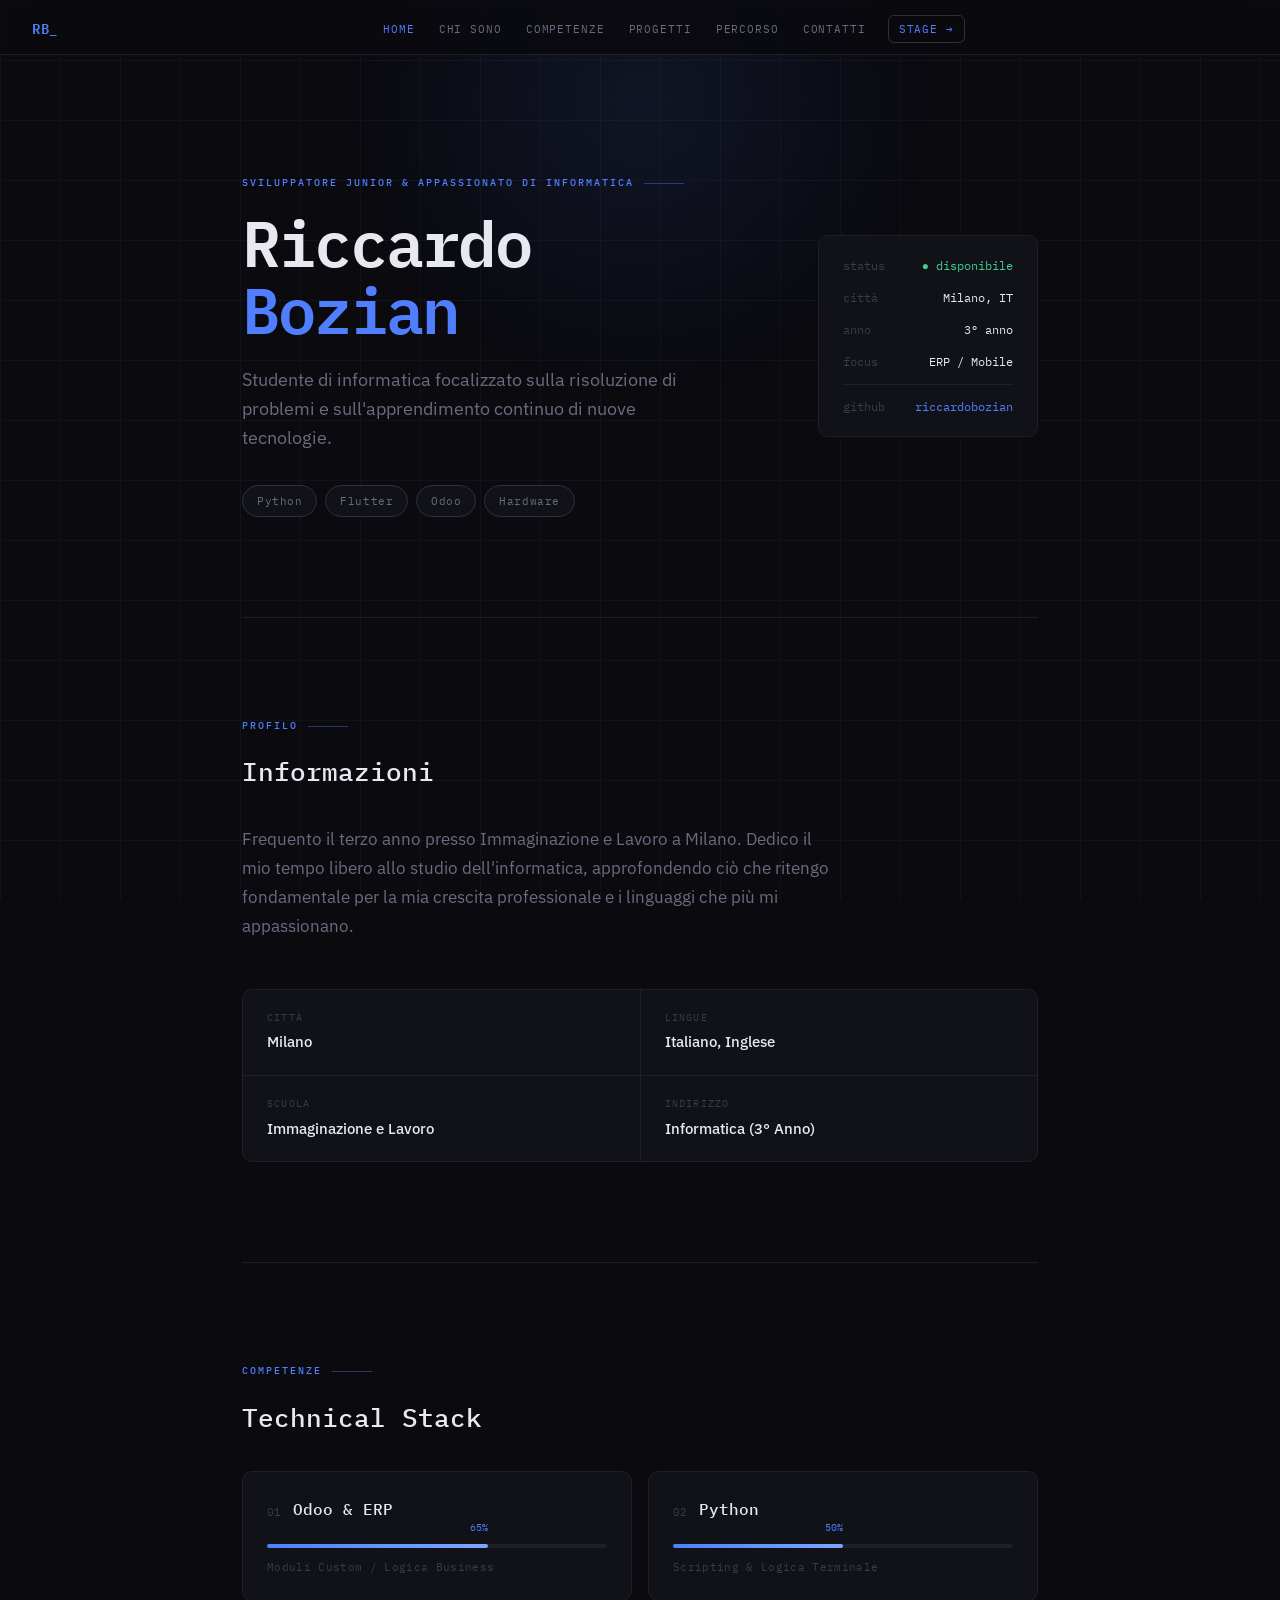
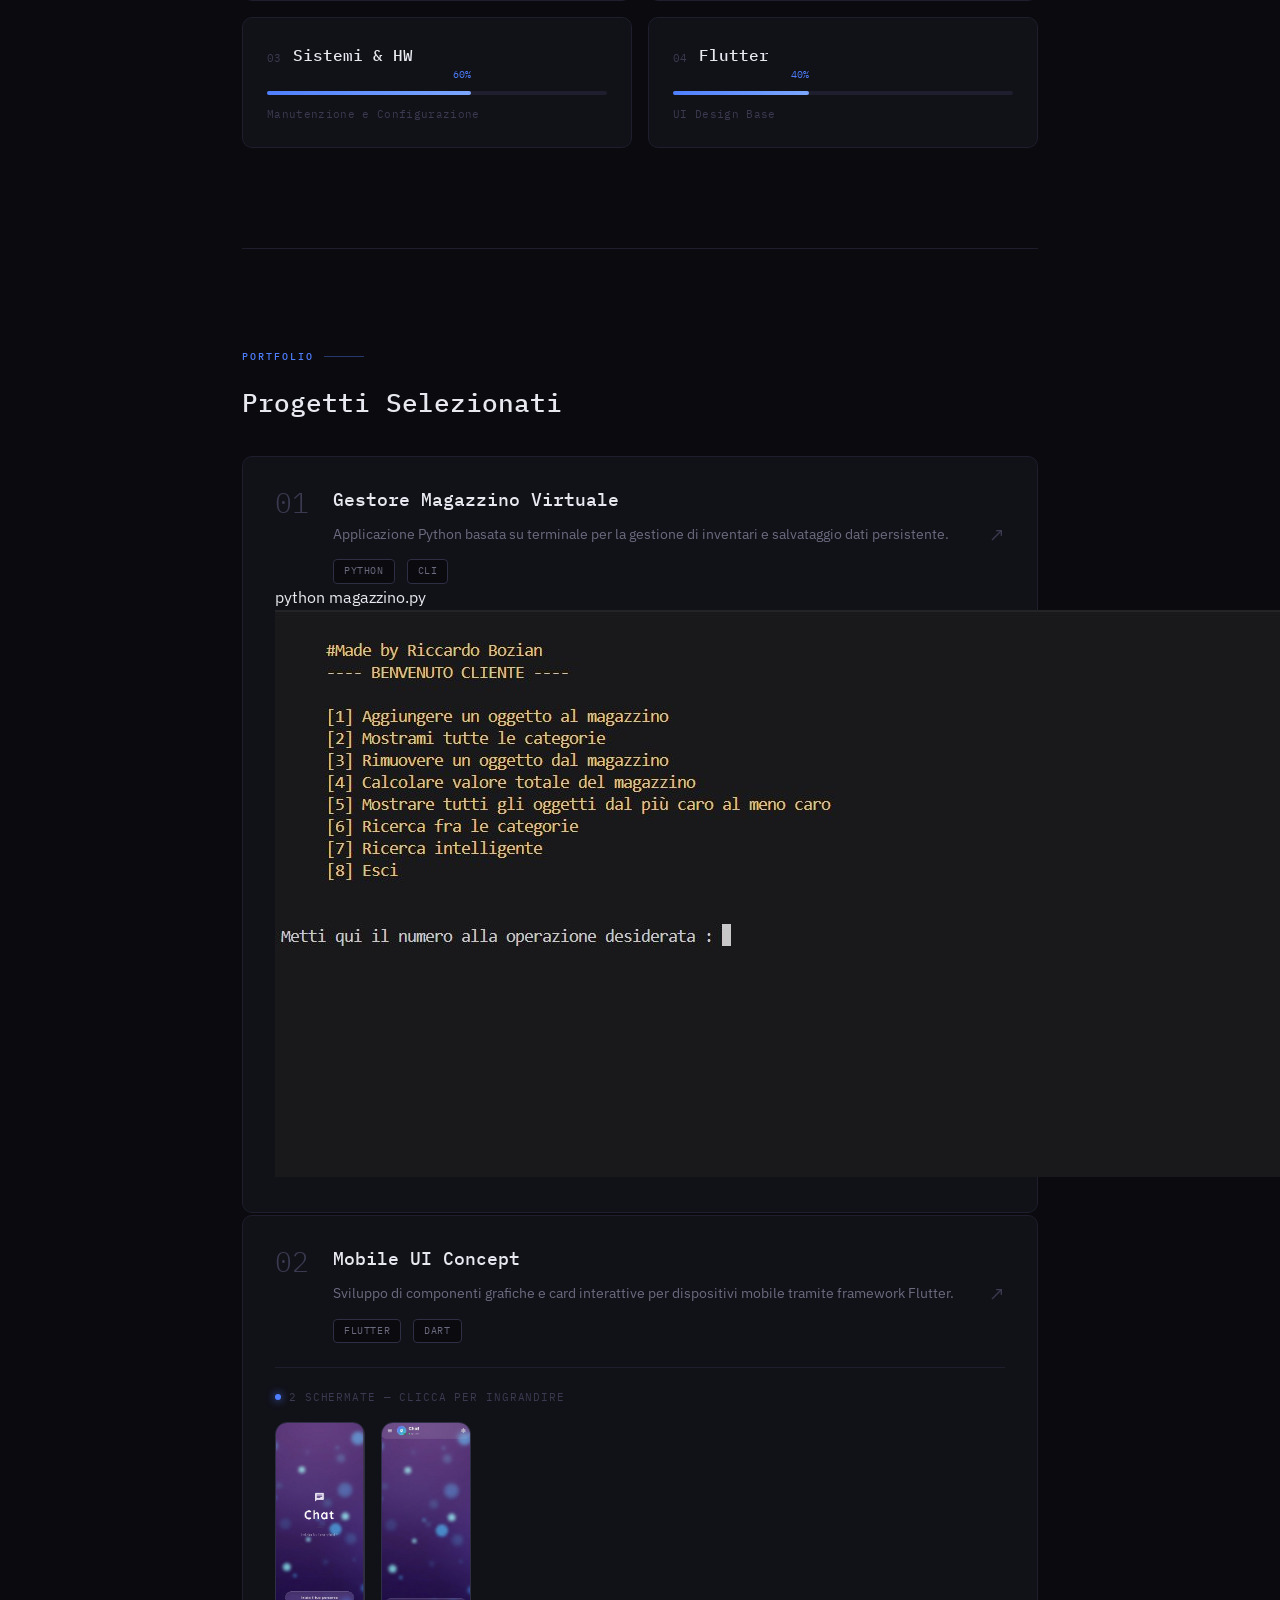
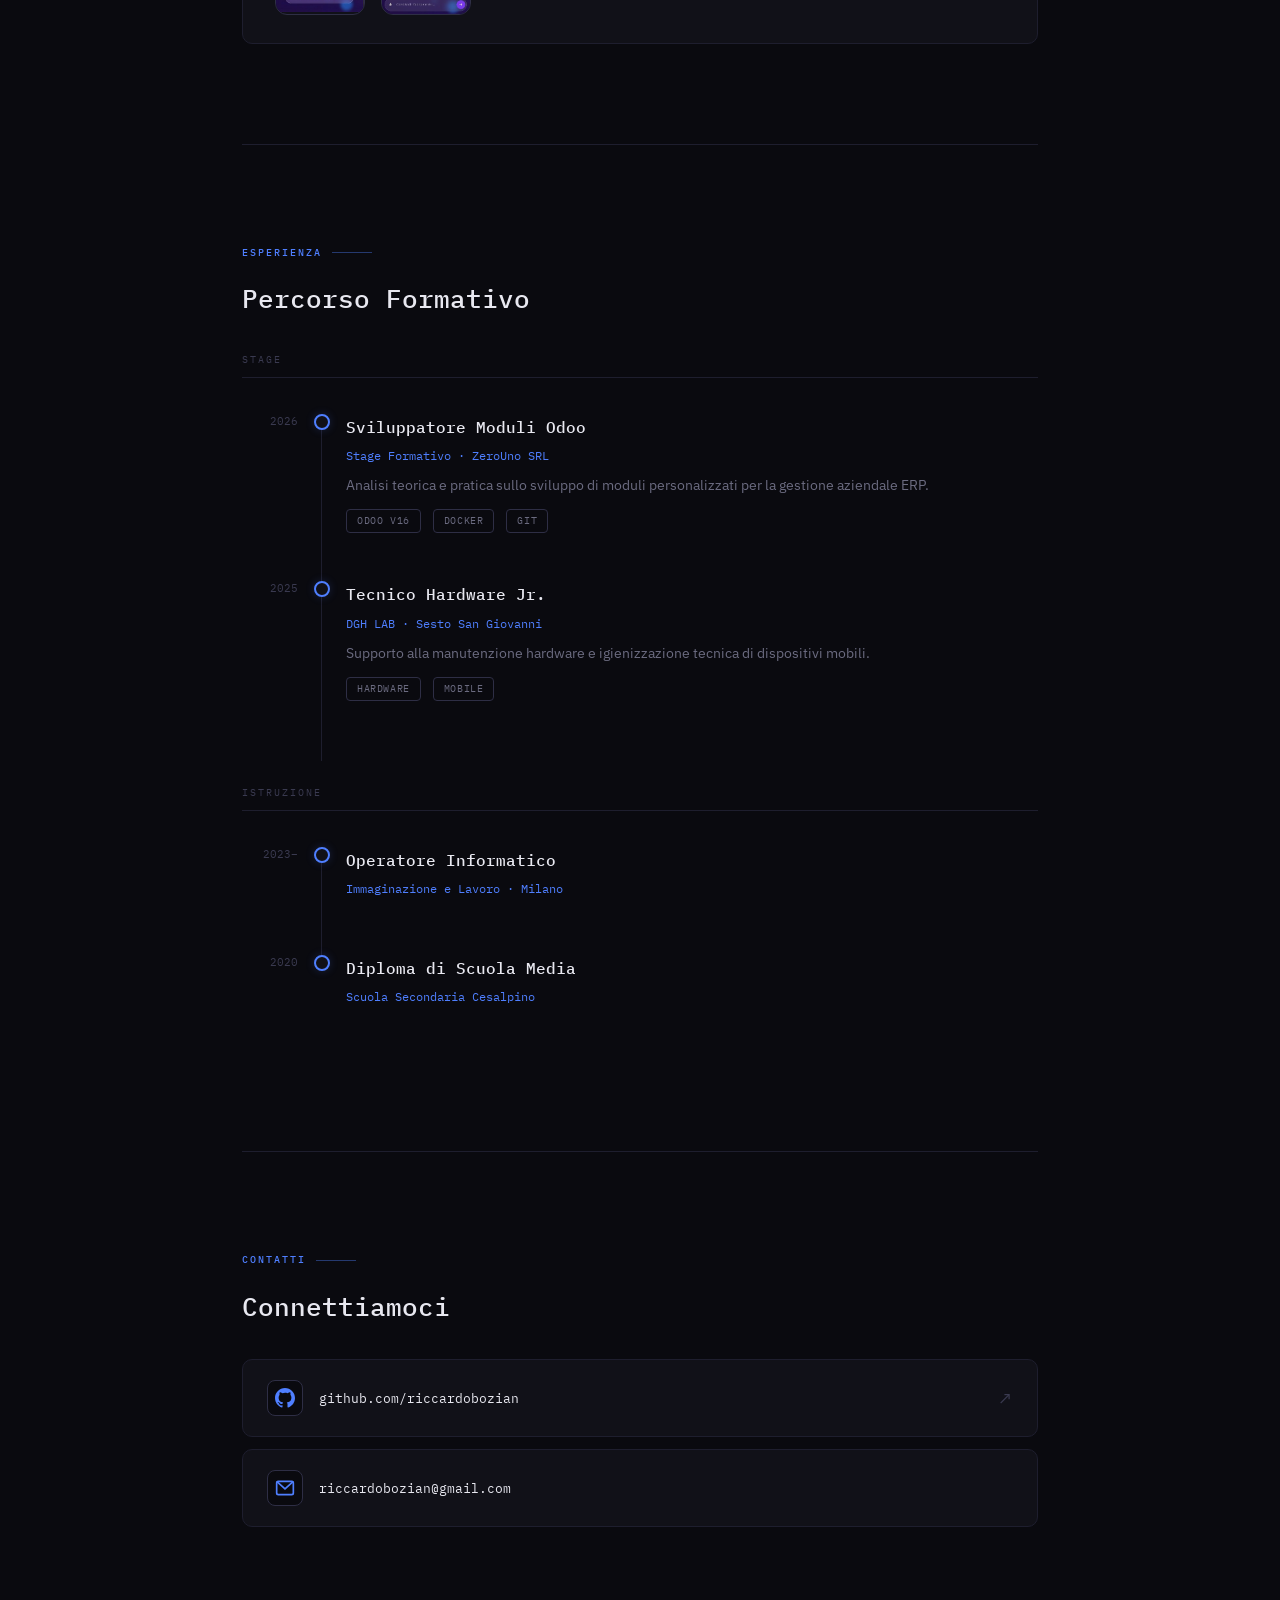
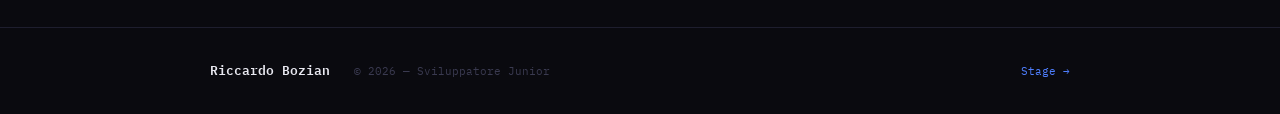
==== commit 14262da1: "final_change changefinale" ====
--- a/index.html
+++ b/index.html
@@ -154,17 +154,30 @@
       <h2>Progetti Selezionati</h2>
       <div class="progetti-lista">
 
-        <div class="progetto-card">
-          <div class="progetto-numero">01</div>
-          <div class="progetto-corpo">
-            <h3>Gestore Magazzino Virtuale</h3>
-            <p>Applicazione Python basata su terminale per la gestione di inventari e salvataggio dati persistente.</p>
-            <div class="progetto-meta">
-              <span class="badge">Python</span>
-              <span class="badge">CLI</span>
-            </div>
-          </div>
-          <div class="progetto-arrow">→</div>
+        <div class="progetto-card progetto-card--magazzino" style="flex-direction: column; gap: 0; cursor: pointer;" onclick="apriMagazzino()">
+          <div style="display:flex; align-items:flex-start; gap:24px; width:100%;">
+            <div class="progetto-numero">01</div>
+            <div class="progetto-corpo">
+              <h3>Gestore Magazzino Virtuale</h3>
+              <p>Applicazione Python basata su terminale per la gestione di inventari e salvataggio dati persistente.</p>
+              <div class="progetto-meta" style="margin-bottom:0;">
+                <span class="badge">Python</span>
+                <span class="badge">CLI</span>
+              </div>
+            </div>
+            <div class="progetto-arrow" style="align-self:center;">↗</div>
+          </div>
+
+          <!-- Anteprima terminale -->
+          <div class="terminal-preview">
+            <div class="terminal-bar">
+              <span class="tb-dot tb-red"></span>
+              <span class="tb-dot tb-yellow"></span>
+              <span class="tb-dot tb-green"></span>
+              <span class="tb-title">python magazzino.py</span>
+            </div>
+            <img src="schermata_magazzino.png" alt="Schermata terminale Gestore Magazzino" loading="lazy">
+          </div>
         </div>
 
         <!-- Card Flutter con galleria -->
@@ -204,7 +217,20 @@
       </div>
     </section>
 
-    <!-- ====== LIGHTBOX ====== -->
+    <!-- ====== LIGHTBOX MAGAZZINO ====== -->
+    <div class="lightbox lightbox-magazzino" id="lightbox-magazzino" onclick="chiudiMagazzino(event)">
+      <button class="lb-close" onclick="chiudiMagazzino(event)">✕</button>
+      <div class="lb-terminal-wrap">
+        <div class="terminal-bar terminal-bar--lg">
+          <span class="tb-dot tb-red"></span>
+          <span class="tb-dot tb-yellow"></span>
+          <span class="tb-dot tb-green"></span>
+          <span class="tb-title">python magazzino.py</span>
+        </div>
+        <img src="schermata_magazzino.png" alt="Gestore Magazzino Virtuale — terminale" style="display:block; width:100%; border-radius: 0 0 10px 10px;">
+      </div>
+    </div>
+
     <div class="lightbox" id="lightbox" onclick="chiudiLightbox(event)">
       <button class="lb-close" onclick="chiudiGalleria()">✕</button>
       <button class="lb-nav lb-prev" onclick="cambiaFoto(-1, event)">‹</button>
@@ -308,6 +334,17 @@
   </footer>
 
   <script>
+    function apriMagazzino() {
+      document.getElementById('lightbox-magazzino').classList.add('aperto');
+      document.body.style.overflow = 'hidden';
+    }
+    function chiudiMagazzino(e) {
+      if (!e || e.target === document.getElementById('lightbox-magazzino') || e.currentTarget.classList.contains('lb-close')) {
+        document.getElementById('lightbox-magazzino').classList.remove('aperto');
+        document.body.style.overflow = '';
+      }
+    }
+
     // ---- GALLERIA FLUTTER ----
     const foto = [
       { src: 'schermata_app_1.png', label: 'Chat App — Schermata di benvenuto' },
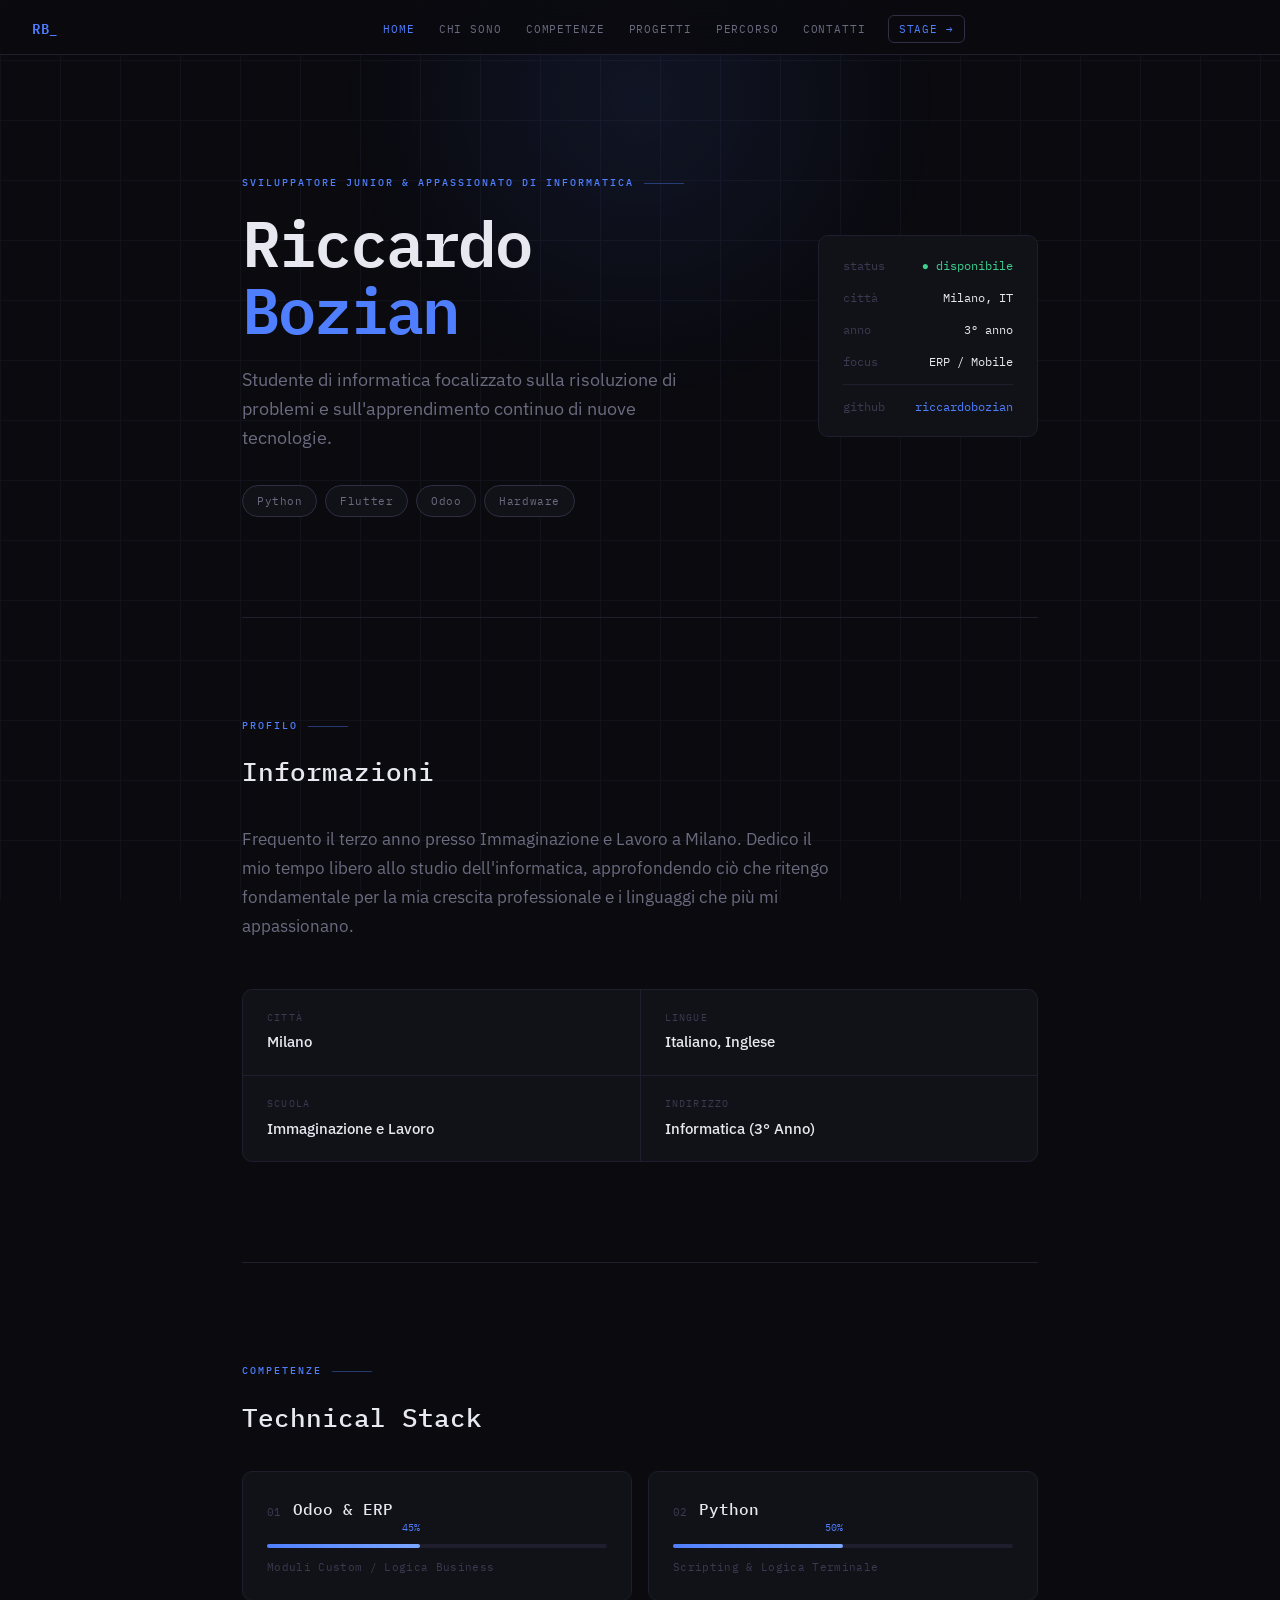
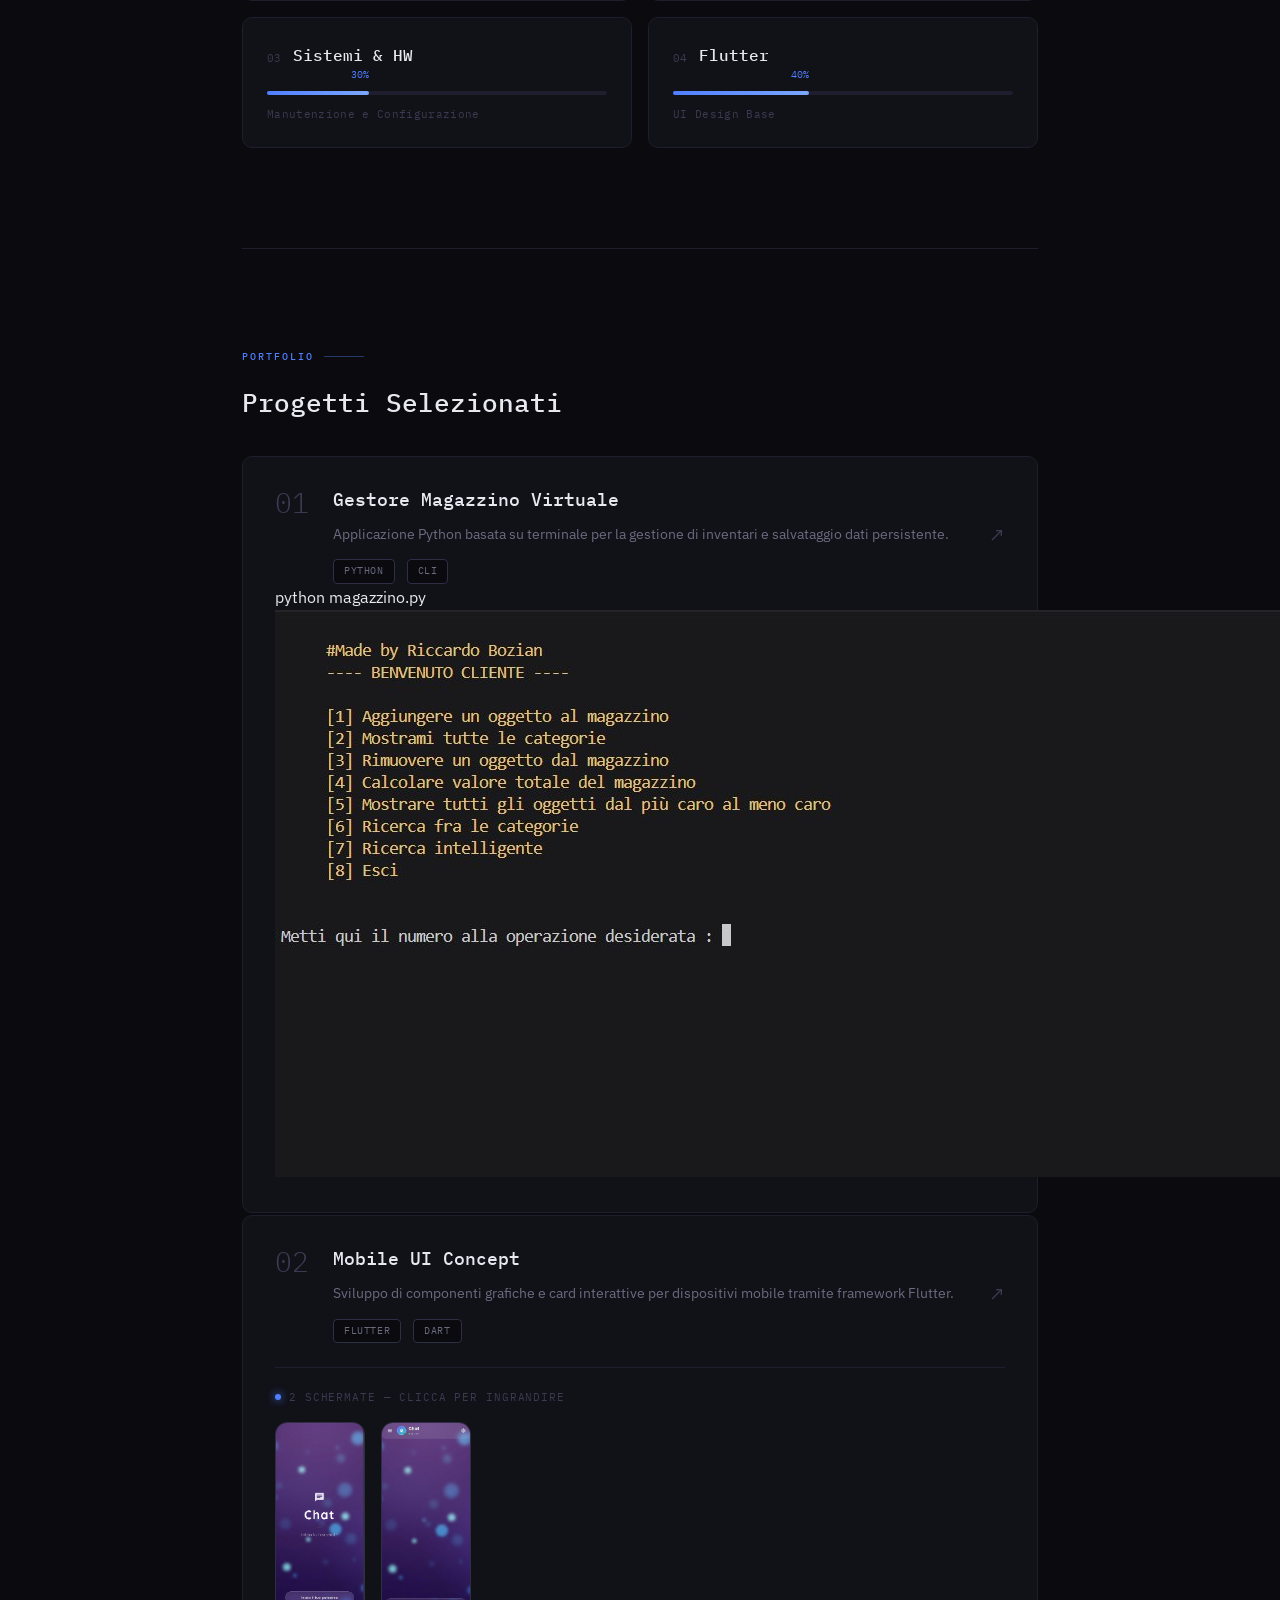
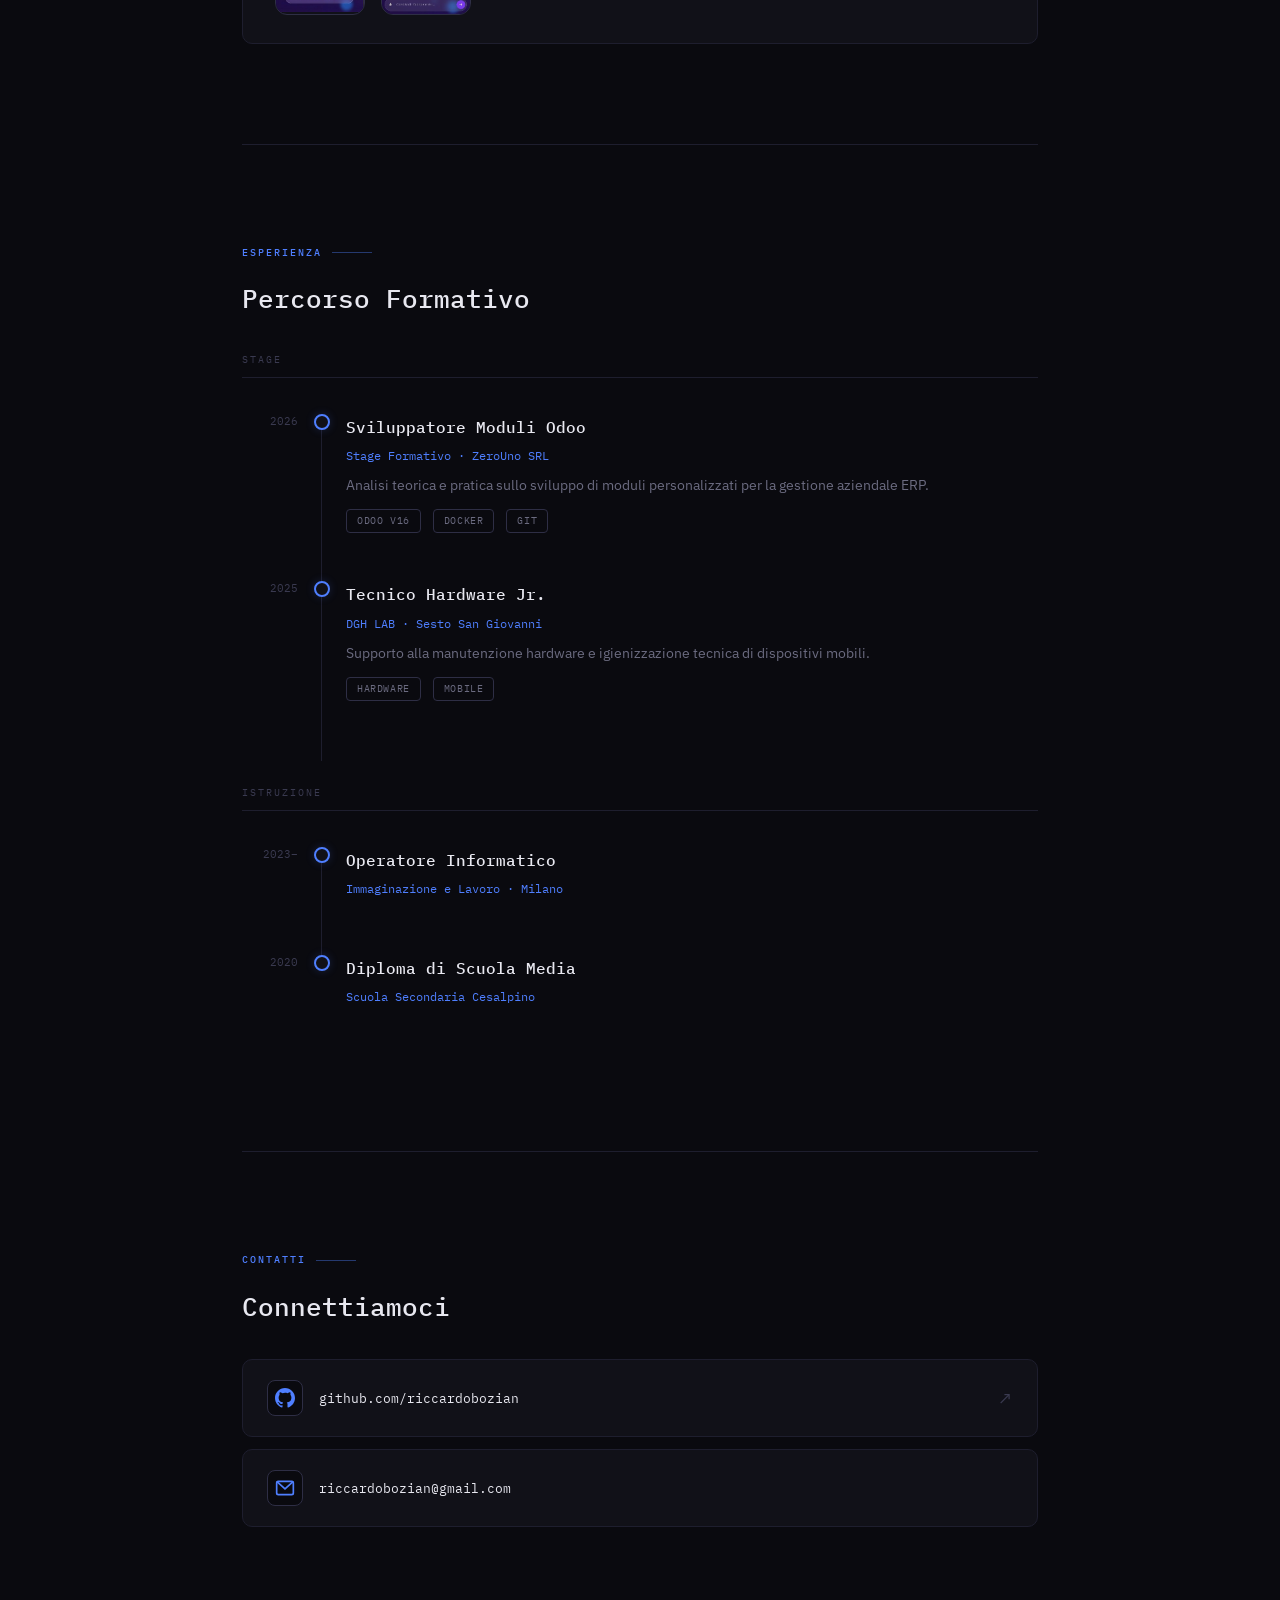
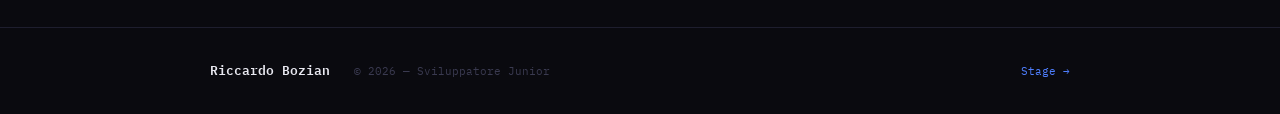
==== commit 0c630860: "da asd" ====
--- a/index.html
+++ b/index.html
@@ -99,8 +99,8 @@
             <h3>Odoo & ERP</h3>
           </div>
           <div class="barra-contenitore">
-            <div class="barra" style="width: 65%">
-              <span class="barra-tooltip">65%</span>
+            <div class="barra" style="width: 45%">
+              <span class="barra-tooltip">45%</span>
             </div>
           </div>
           <p class="livello-label">Moduli Custom / Logica Business</p>
@@ -125,8 +125,8 @@
             <h3>Sistemi & HW</h3>
           </div>
           <div class="barra-contenitore">
-            <div class="barra" style="width: 60%">
-              <span class="barra-tooltip">60%</span>
+            <div class="barra" style="width: 30%">
+              <span class="barra-tooltip">30%</span>
             </div>
           </div>
           <p class="livello-label">Manutenzione e Configurazione</p>
